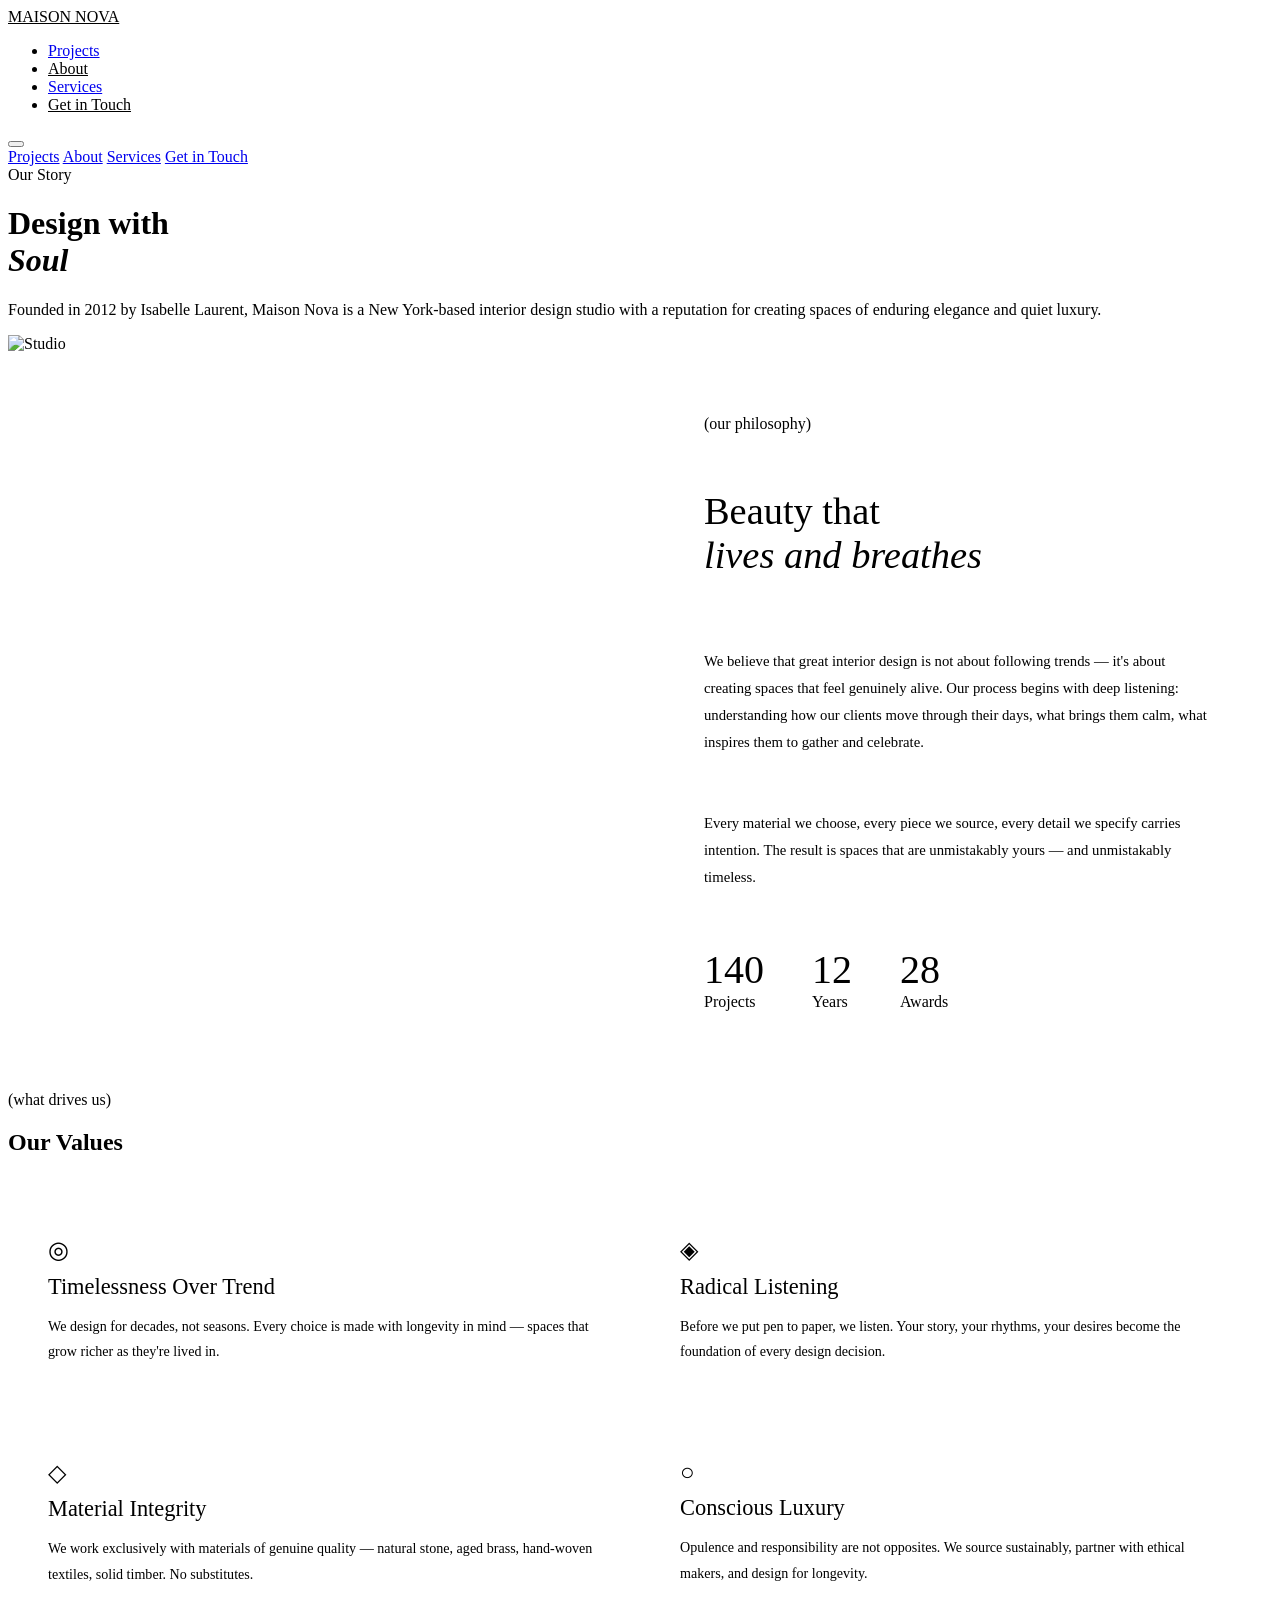
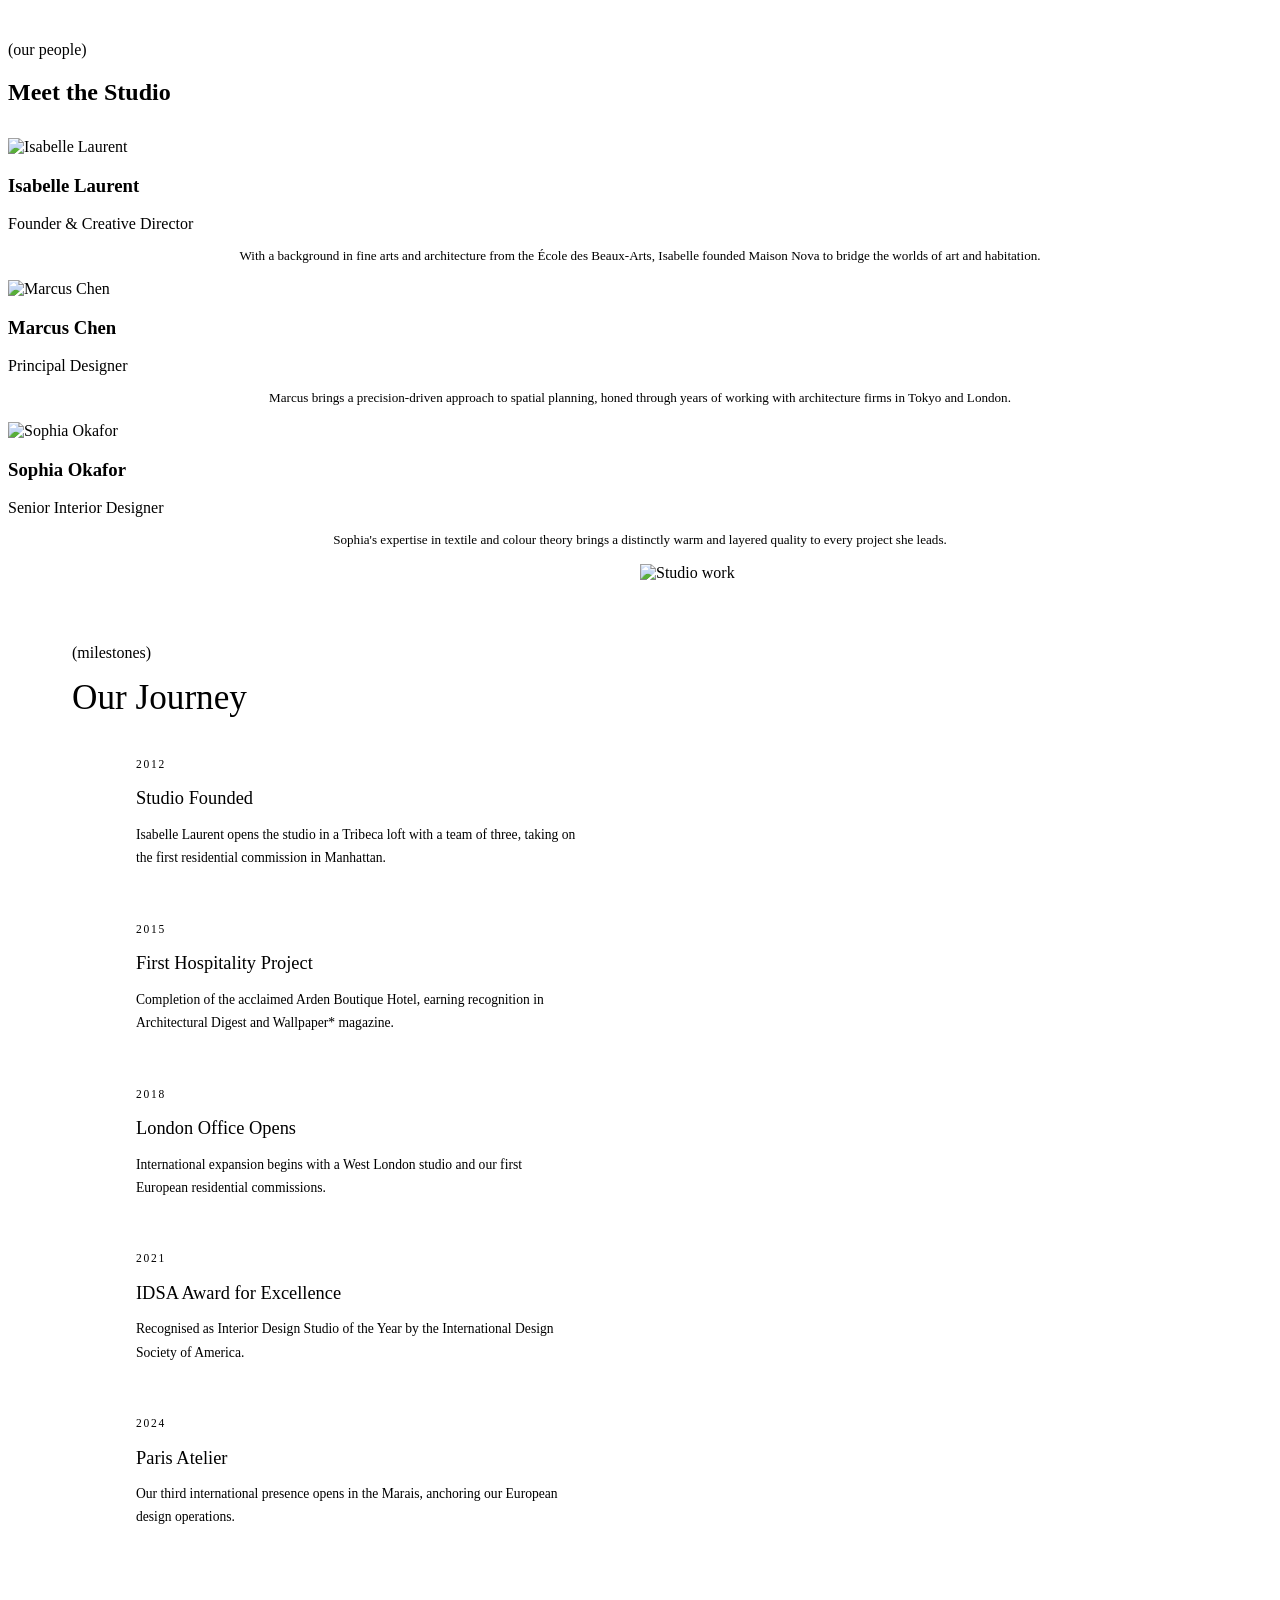
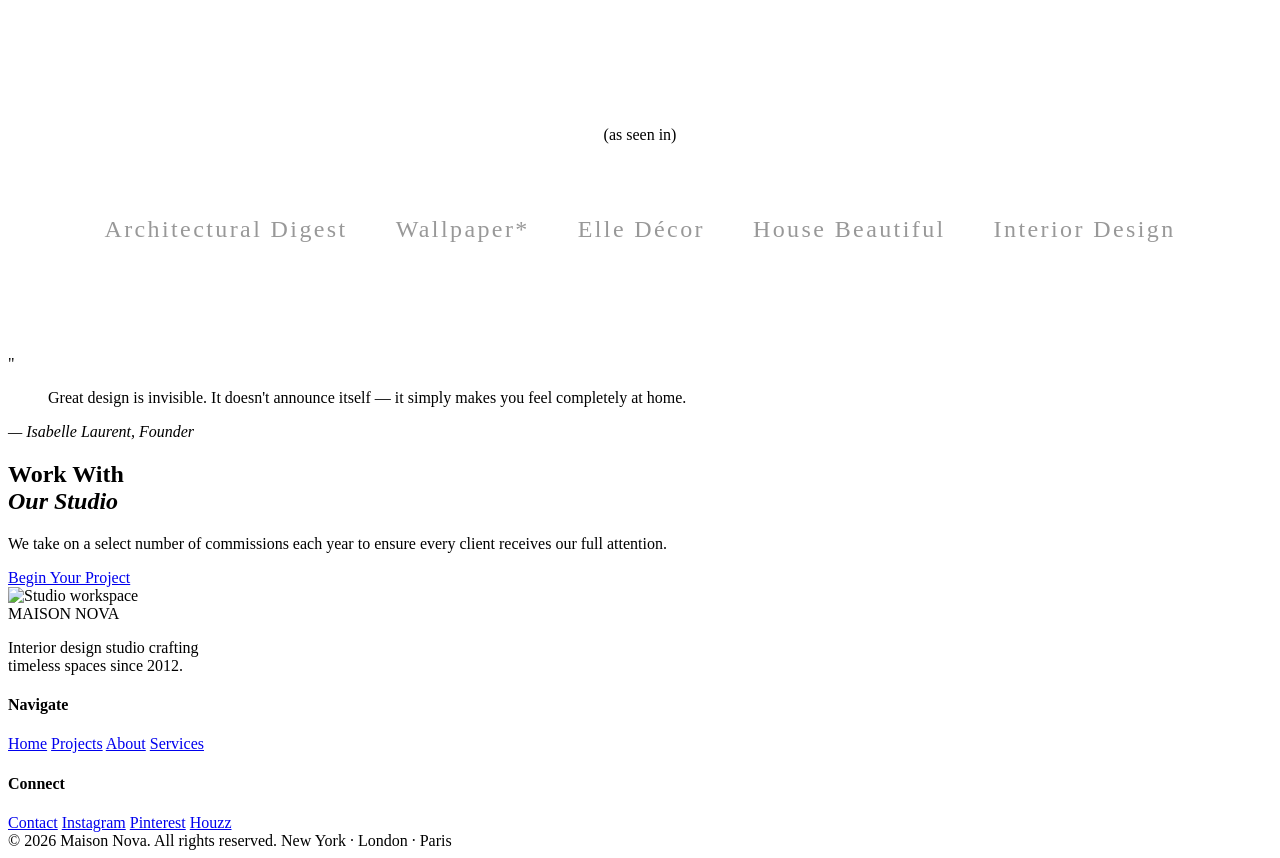
==== about.html @ c8750418 "Create about.html" ====
<!DOCTYPE html>
<html lang="en">
<head>
  <meta charset="UTF-8" />
  <meta name="viewport" content="width=device-width, initial-scale=1.0"/>
  <title>About — MAISON NOVA</title>
  <link rel="stylesheet" href="styles.css" />
  <link href="https://fonts.googleapis.com/css2?family=Cormorant+Garamond:ital,wght@0,300;0,400;0,500;0,600;1,300;1,400&family=Outfit:wght@200;300;400;500&display=swap" rel="stylesheet">
  <style>
    .values-grid{display:grid;grid-template-columns:repeat(2,1fr);gap:0;border-top:1px solid var(--border);border-left:1px solid var(--border)}
    .value-item{padding:2.5rem;border-bottom:1px solid var(--border);border-right:1px solid var(--border)}
    .value-item h3{font-family:var(--font-display);font-size:1.4rem;font-weight:400;margin:.6rem 0 .8rem}
    .value-item p{font-size:.88rem;line-height:1.8;color:var(--muted)}
    .press-logos{display:flex;gap:3rem;align-items:center;flex-wrap:wrap;justify-content:center;padding:3rem;filter:grayscale(1);opacity:.4}
    .press-logos span{font-family:var(--font-display);font-size:1.5rem;letter-spacing:.1em;font-weight:500}
    .timeline{position:relative;padding-left:2rem}
    .timeline::before{content:'';position:absolute;left:0;top:0;bottom:0;width:1px;background:var(--border)}
    .timeline-item{position:relative;padding:0 0 2.5rem 2rem}
    .timeline-item::before{content:'';position:absolute;left:-4px;top:5px;width:8px;height:8px;border-radius:50%;background:var(--gold)}
    .timeline-year{font-size:.72rem;letter-spacing:.15em;text-transform:uppercase;color:var(--gold);margin-bottom:.4rem}
    .timeline-item h3{font-family:var(--font-display);font-size:1.15rem;font-weight:400;margin-bottom:.4rem}
    .timeline-item p{font-size:.85rem;line-height:1.7;color:var(--muted)}
  </style>
</head>
<body>

  <nav class="nav scrolled" id="nav">
    <a href="index.html" class="nav-logo" style="color:var(--charcoal)">MAISON NOVA</a>
    <ul class="nav-links">
      <li><a href="projects.html">Projects</a></li>
      <li><a href="about.html" style="color:var(--gold)">About</a></li>
      <li><a href="services.html">Services</a></li>
      <li><a href="contact.html" class="nav-cta" style="border-color:var(--gold);color:var(--gold)">Get in Touch</a></li>
    </ul>
    <button class="nav-burger" id="burger"><span style="background:var(--charcoal)"></span><span style="background:var(--charcoal)"></span></button>
  </nav>

  <div class="mobile-menu" id="mobileMenu">
    <a href="projects.html">Projects</a>
    <a href="about.html">About</a>
    <a href="services.html">Services</a>
    <a href="contact.html">Get in Touch</a>
  </div>

  <!-- HERO -->
  <div class="page-hero">
    <span class="eyebrow">Our Story</span>
    <h1>Design with<br/><em>Soul</em></h1>
    <p>Founded in 2012 by Isabelle Laurent, Maison Nova is a New York-based interior design studio with a reputation for creating spaces of enduring elegance and quiet luxury.</p>
  </div>

  <!-- SPLIT STORY -->
  <section style="display:grid;grid-template-columns:1fr 1fr;min-height:560px">
    <div style="overflow:hidden">
      <img src="https://images.unsplash.com/photo-1600210492493-0946911123ea?w=900&q=80" alt="Studio" style="width:100%;height:100%;object-fit:cover;transition:transform 1s" onmouseover="this.style.transform='scale(1.04)'" onmouseout="this.style.transform=''" />
    </div>
    <div style="padding:5rem 4rem;display:flex;flex-direction:column;gap:1.5rem;justify-content:center">
      <span class="label">(our philosophy)</span>
      <h2 style="font-family:var(--font-display);font-size:clamp(1.8rem,3vw,2.5rem);font-weight:300;line-height:1.15">Beauty that<br/><em style="color:var(--gold)">lives and breathes</em></h2>
      <p style="font-size:.92rem;line-height:1.85;color:var(--muted)">We believe that great interior design is not about following trends — it's about creating spaces that feel genuinely alive. Our process begins with deep listening: understanding how our clients move through their days, what brings them calm, what inspires them to gather and celebrate.</p>
      <p style="font-size:.92rem;line-height:1.85;color:var(--muted)">Every material we choose, every piece we source, every detail we specify carries intention. The result is spaces that are unmistakably yours — and unmistakably timeless.</p>
      <div style="display:flex;gap:3rem;margin-top:1rem">
        <div><div style="font-family:var(--font-display);font-size:2.5rem;font-weight:300" class="stat-num" data-target="140">0</div><span class="stat-label">Projects</span></div>
        <div><div style="font-family:var(--font-display);font-size:2.5rem;font-weight:300" class="stat-num" data-target="12">0</div><span class="stat-label">Years</span></div>
        <div><div style="font-family:var(--font-display);font-size:2.5rem;font-weight:300" class="stat-num" data-target="28">0</div><span class="stat-label">Awards</span></div>
      </div>
    </div>
  </section>

  <!-- VALUES -->
  <section class="section">
    <div class="section-header centered" style="margin-bottom:2.5rem">
      <span class="label">(what drives us)</span>
      <h2 class="section-title">Our Values</h2>
    </div>
    <div class="values-grid">
      <div class="value-item">
        <div style="font-size:1.5rem;color:var(--gold)">◎</div>
        <h3>Timelessness Over Trend</h3>
        <p>We design for decades, not seasons. Every choice is made with longevity in mind — spaces that grow richer as they're lived in.</p>
      </div>
      <div class="value-item">
        <div style="font-size:1.5rem;color:var(--gold)">◈</div>
        <h3>Radical Listening</h3>
        <p>Before we put pen to paper, we listen. Your story, your rhythms, your desires become the foundation of every design decision.</p>
      </div>
      <div class="value-item">
        <div style="font-size:1.5rem;color:var(--gold)">◇</div>
        <h3>Material Integrity</h3>
        <p>We work exclusively with materials of genuine quality — natural stone, aged brass, hand-woven textiles, solid timber. No substitutes.</p>
      </div>
      <div class="value-item">
        <div style="font-size:1.5rem;color:var(--gold)">○</div>
        <h3>Conscious Luxury</h3>
        <p>Opulence and responsibility are not opposites. We source sustainably, partner with ethical makers, and design for longevity.</p>
      </div>
    </div>
  </section>

  <!-- TEAM -->
  <section class="section" style="background:var(--cream)">
    <div class="section-header centered">
      <span class="label">(our people)</span>
      <h2 class="section-title">Meet the Studio</h2>
    </div>
    <div class="team-grid" style="margin-top:2rem">
      <div class="team-card">
        <div class="team-card-img">
          <img src="https://images.unsplash.com/photo-1573496359142-b8d87734a5a2?w=500&q=80" alt="Isabelle Laurent" loading="lazy" />
        </div>
        <h3>Isabelle Laurent</h3>
        <span>Founder & Creative Director</span>
        <p style="font-size:.82rem;line-height:1.7;color:var(--muted);margin-top:.7rem;text-align:center">With a background in fine arts and architecture from the École des Beaux-Arts, Isabelle founded Maison Nova to bridge the worlds of art and habitation.</p>
      </div>
      <div class="team-card">
        <div class="team-card-img">
          <img src="https://images.unsplash.com/photo-1507003211169-0a1dd7228f2d?w=500&q=80" alt="Marcus Chen" loading="lazy" />
        </div>
        <h3>Marcus Chen</h3>
        <span>Principal Designer</span>
        <p style="font-size:.82rem;line-height:1.7;color:var(--muted);margin-top:.7rem;text-align:center">Marcus brings a precision-driven approach to spatial planning, honed through years of working with architecture firms in Tokyo and London.</p>
      </div>
      <div class="team-card">
        <div class="team-card-img">
          <img src="https://images.unsplash.com/photo-1580489944761-15a19d654956?w=500&q=80" alt="Sophia Okafor" loading="lazy" />
        </div>
        <h3>Sophia Okafor</h3>
        <span>Senior Interior Designer</span>
        <p style="font-size:.82rem;line-height:1.7;color:var(--muted);margin-top:.7rem;text-align:center">Sophia's expertise in textile and colour theory brings a distinctly warm and layered quality to every project she leads.</p>
      </div>
    </div>
  </section>

  <!-- TIMELINE -->
  <section style="display:grid;grid-template-columns:1fr 1fr;gap:0">
    <div style="padding:5rem 4rem;background:var(--warm-white)">
      <span class="label">(milestones)</span>
      <h2 style="font-family:var(--font-display);font-size:2.2rem;font-weight:300;margin:1rem 0 2.5rem">Our Journey</h2>
      <div class="timeline">
        <div class="timeline-item">
          <div class="timeline-year">2012</div>
          <h3>Studio Founded</h3>
          <p>Isabelle Laurent opens the studio in a Tribeca loft with a team of three, taking on the first residential commission in Manhattan.</p>
        </div>
        <div class="timeline-item">
          <div class="timeline-year">2015</div>
          <h3>First Hospitality Project</h3>
          <p>Completion of the acclaimed Arden Boutique Hotel, earning recognition in Architectural Digest and Wallpaper* magazine.</p>
        </div>
        <div class="timeline-item">
          <div class="timeline-year">2018</div>
          <h3>London Office Opens</h3>
          <p>International expansion begins with a West London studio and our first European residential commissions.</p>
        </div>
        <div class="timeline-item">
          <div class="timeline-year">2021</div>
          <h3>IDSA Award for Excellence</h3>
          <p>Recognised as Interior Design Studio of the Year by the International Design Society of America.</p>
        </div>
        <div class="timeline-item">
          <div class="timeline-year">2024</div>
          <h3>Paris Atelier</h3>
          <p>Our third international presence opens in the Marais, anchoring our European design operations.</p>
        </div>
      </div>
    </div>
    <div style="overflow:hidden">
      <img src="https://images.unsplash.com/photo-1586023492125-27b2c045efd7?w=900&q=80" alt="Studio work" style="width:100%;height:100%;object-fit:cover" />
    </div>
  </section>

  <!-- PRESS -->
  <section style="background:var(--cream);padding:4rem 3rem;text-align:center">
    <span class="label" style="display:block;margin-bottom:1.5rem">(as seen in)</span>
    <div class="press-logos">
      <span>Architectural Digest</span>
      <span>Wallpaper*</span>
      <span>Elle Décor</span>
      <span>House Beautiful</span>
      <span>Interior Design</span>
    </div>
  </section>

  <!-- CTA -->
  <section class="testimonial-section">
    <div class="testimonial-inner">
      <span class="quote-mark">"</span>
      <blockquote>Great design is invisible. It doesn't announce itself — it simply makes you feel completely at home.</blockquote>
      <cite>— Isabelle Laurent, Founder</cite>
    </div>
  </section>

  <section class="cta-banner">
    <div class="cta-content">
      <h2>Work With<br/><em>Our Studio</em></h2>
      <p>We take on a select number of commissions each year to ensure every client receives our full attention.</p>
      <a href="contact.html" class="btn btn-light">Begin Your Project</a>
    </div>
    <div class="cta-img">
      <img src="https://images.unsplash.com/photo-1616048056617-93b94a339009?w=900&q=80" alt="Studio workspace" />
    </div>
  </section>

  <footer class="footer">
    <div class="footer-top">
      <div class="footer-brand">
        <span class="footer-logo">MAISON NOVA</span>
        <p>Interior design studio crafting<br/>timeless spaces since 2012.</p>
      </div>
      <div class="footer-links">
        <div>
          <h4>Navigate</h4>
          <a href="index.html">Home</a>
          <a href="projects.html">Projects</a>
          <a href="about.html">About</a>
          <a href="services.html">Services</a>
        </div>
        <div>
          <h4>Connect</h4>
          <a href="contact.html">Contact</a>
          <a href="#">Instagram</a>
          <a href="#">Pinterest</a>
          <a href="#">Houzz</a>
        </div>
      </div>
    </div>
    <div class="footer-bottom">
      <span>© 2026 Maison Nova. All rights reserved.</span>
      <span>New York · London · Paris</span>
    </div>
  </footer>

  <script src="main.js"></script>
  <script>
    // Trigger counters when visible
    const aboutSection = document.querySelector('[data-target]')?.closest('section');
    const observer = new IntersectionObserver(entries => {
      entries.forEach(e => { if (e.isIntersecting) { animateCounters(); observer.disconnect(); } });
    }, { threshold: 0.2 });
    if (aboutSection) observer.observe(aboutSection);

    function animateCounters() {
      document.querySelectorAll('.stat-num').forEach(el => {
        const target = +el.dataset.target;
        let current = 0;
        const step = target / 60;
        const timer = setInterval(() => {
          current = Math.min(current + step, target);
          el.textContent = Math.floor(current);
          if (current >= target) { el.textContent = target; clearInterval(timer); }
        }, 20);
      });
    }
  </script>
</body>
</html>
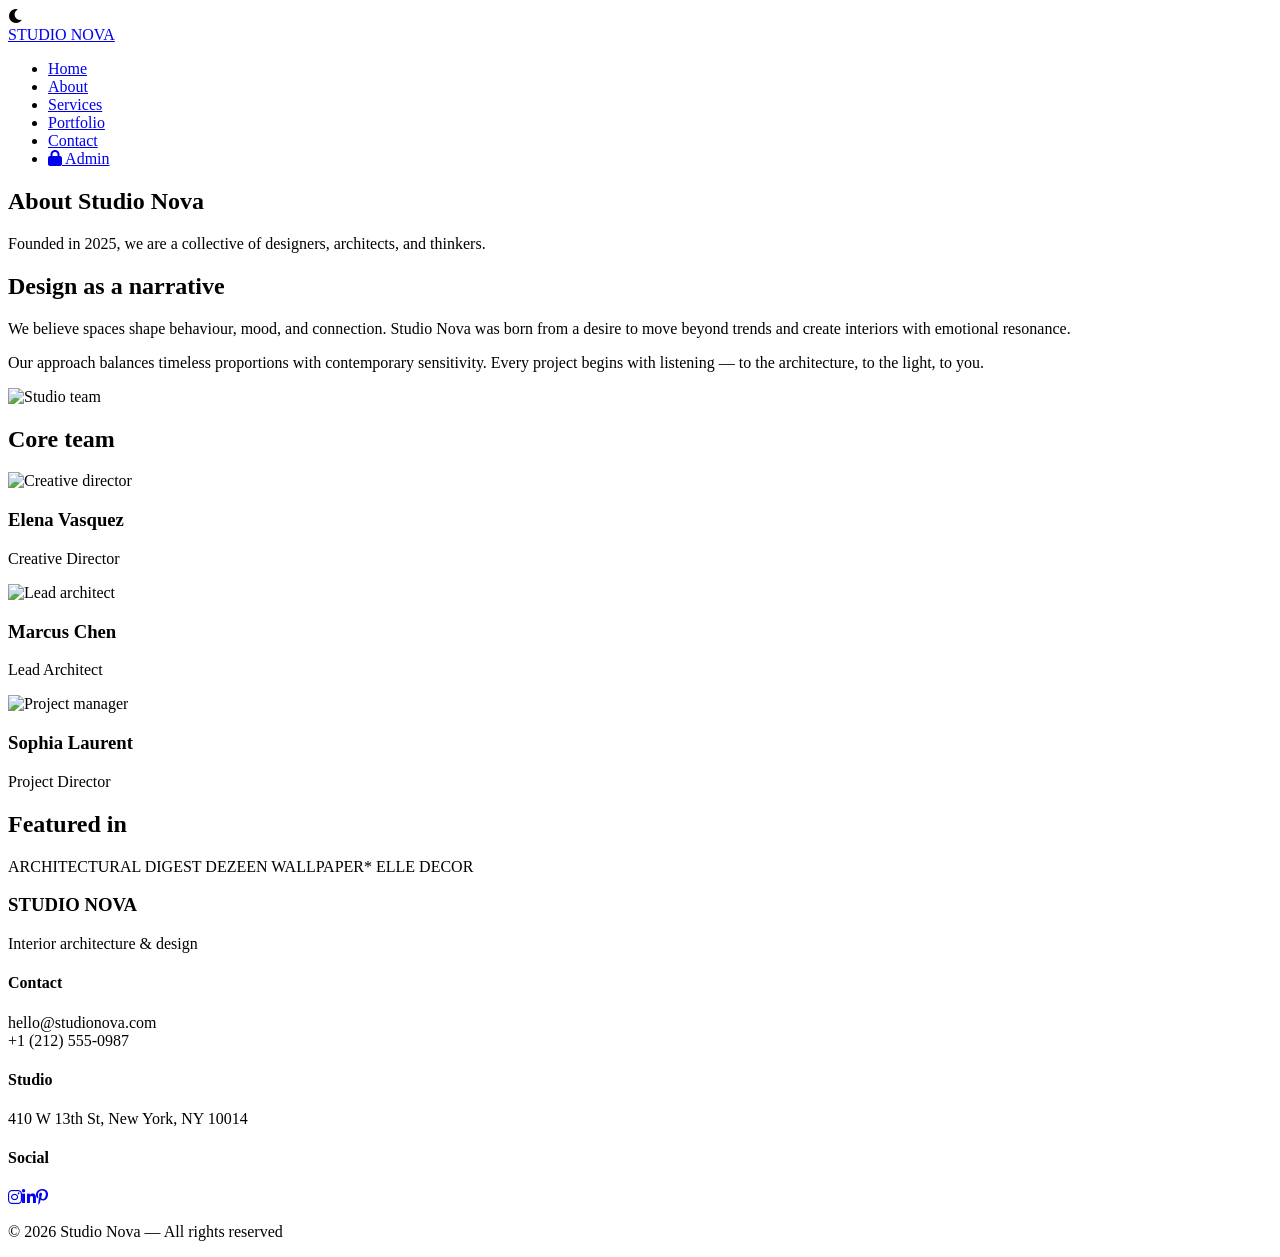
==== commit c885d7ff: "Update about.html" ====
--- a/about.html
+++ b/about.html
@@ -1,256 +1,96 @@
 <!DOCTYPE html>
 <html lang="en">
 <head>
-  <meta charset="UTF-8" />
-  <meta name="viewport" content="width=device-width, initial-scale=1.0"/>
-  <title>About — MAISON NOVA</title>
-  <link rel="stylesheet" href="styles.css" />
-  <link href="https://fonts.googleapis.com/css2?family=Cormorant+Garamond:ital,wght@0,300;0,400;0,500;0,600;1,300;1,400&family=Outfit:wght@200;300;400;500&display=swap" rel="stylesheet">
-  <style>
-    .values-grid{display:grid;grid-template-columns:repeat(2,1fr);gap:0;border-top:1px solid var(--border);border-left:1px solid var(--border)}
-    .value-item{padding:2.5rem;border-bottom:1px solid var(--border);border-right:1px solid var(--border)}
-    .value-item h3{font-family:var(--font-display);font-size:1.4rem;font-weight:400;margin:.6rem 0 .8rem}
-    .value-item p{font-size:.88rem;line-height:1.8;color:var(--muted)}
-    .press-logos{display:flex;gap:3rem;align-items:center;flex-wrap:wrap;justify-content:center;padding:3rem;filter:grayscale(1);opacity:.4}
-    .press-logos span{font-family:var(--font-display);font-size:1.5rem;letter-spacing:.1em;font-weight:500}
-    .timeline{position:relative;padding-left:2rem}
-    .timeline::before{content:'';position:absolute;left:0;top:0;bottom:0;width:1px;background:var(--border)}
-    .timeline-item{position:relative;padding:0 0 2.5rem 2rem}
-    .timeline-item::before{content:'';position:absolute;left:-4px;top:5px;width:8px;height:8px;border-radius:50%;background:var(--gold)}
-    .timeline-year{font-size:.72rem;letter-spacing:.15em;text-transform:uppercase;color:var(--gold);margin-bottom:.4rem}
-    .timeline-item h3{font-family:var(--font-display);font-size:1.15rem;font-weight:400;margin-bottom:.4rem}
-    .timeline-item p{font-size:.85rem;line-height:1.7;color:var(--muted)}
-  </style>
+    <meta charset="UTF-8">
+    <meta name="viewport" content="width=device-width, initial-scale=1.0">
+    <title>About – Studio Nova</title>
+    <link href="https://fonts.googleapis.com/css2?family=Inter:opsz,wght@14..32,300;400;500;600;700&family=Playfair+Display:wght@400;500;600&display=swap" rel="stylesheet">
+    <link rel="stylesheet" href="https://cdnjs.cloudflare.com/ajax/libs/font-awesome/6.0.0-beta3/css/all.min.css">
+    <link rel="stylesheet" href="css/style.css">
 </head>
 <body>
+    <div class="theme-toggle" id="themeToggle"><i class="fas fa-moon"></i></div>
+    <nav class="navbar">
+        <div class="nav-container">
+            <a href="index.html" class="logo">STUDIO NOVA</a>
+            <ul class="nav-links" id="navLinks">
+                <li><a href="index.html">Home</a></li>
+                <li><a href="about.html" class="active">About</a></li>
+                <li><a href="services.html">Services</a></li>
+                <li><a href="portfolio.html">Portfolio</a></li>
+                <li><a href="contact.html">Contact</a></li>
+                <li><a href="admin.html" class="admin-link"><i class="fas fa-lock"></i> Admin</a></li>
+            </ul>
+            <div class="hamburger" id="hamburger"><span></span><span></span><span></span></div>
+        </div>
+    </nav>
 
-  <nav class="nav scrolled" id="nav">
-    <a href="index.html" class="nav-logo" style="color:var(--charcoal)">MAISON NOVA</a>
-    <ul class="nav-links">
-      <li><a href="projects.html">Projects</a></li>
-      <li><a href="about.html" style="color:var(--gold)">About</a></li>
-      <li><a href="services.html">Services</a></li>
-      <li><a href="contact.html" class="nav-cta" style="border-color:var(--gold);color:var(--gold)">Get in Touch</a></li>
-    </ul>
-    <button class="nav-burger" id="burger"><span style="background:var(--charcoal)"></span><span style="background:var(--charcoal)"></span></button>
-  </nav>
+    <main>
+        <section class="page-hero">
+            <div class="container">
+                <h1>About Studio Nova</h1>
+                <p>Founded in 2025, we are a collective of designers, architects, and thinkers.</p>
+            </div>
+        </section>
 
-  <div class="mobile-menu" id="mobileMenu">
-    <a href="projects.html">Projects</a>
-    <a href="about.html">About</a>
-    <a href="services.html">Services</a>
-    <a href="contact.html">Get in Touch</a>
-  </div>
+        <section class="about-story container">
+            <div class="about-grid">
+                <div class="about-text">
+                    <h2>Design as a narrative</h2>
+                    <p>We believe spaces shape behaviour, mood, and connection. Studio Nova was born from a desire to move beyond trends and create interiors with emotional resonance.</p>
+                    <p>Our approach balances timeless proportions with contemporary sensitivity. Every project begins with listening — to the architecture, to the light, to you.</p>
+                </div>
+                <div class="about-image">
+                    <img src="https://images.unsplash.com/photo-1618221195710-dd6b41faaea6?w=800&auto=format" alt="Studio team">
+                </div>
+            </div>
+        </section>
 
-  <!-- HERO -->
-  <div class="page-hero">
-    <span class="eyebrow">Our Story</span>
-    <h1>Design with<br/><em>Soul</em></h1>
-    <p>Founded in 2012 by Isabelle Laurent, Maison Nova is a New York-based interior design studio with a reputation for creating spaces of enduring elegance and quiet luxury.</p>
-  </div>
+        <section class="team-section container">
+            <div class="section-header">
+                <h2>Core team</h2>
+            </div>
+            <div class="team-grid">
+                <div class="team-card">
+                    <img src="https://images.unsplash.com/photo-1580489944761-15a19d654956?w=400&auto=format" alt="Creative director">
+                    <h3>Elena Vasquez</h3>
+                    <p>Creative Director</p>
+                </div>
+                <div class="team-card">
+                    <img src="https://images.unsplash.com/photo-1507003211169-0a1dd7228f2d?w=400&auto=format" alt="Lead architect">
+                    <h3>Marcus Chen</h3>
+                    <p>Lead Architect</p>
+                </div>
+                <div class="team-card">
+                    <img src="https://images.unsplash.com/photo-1573496359142-b8d87734a5a2?w=400&auto=format" alt="Project manager">
+                    <h3>Sophia Laurent</h3>
+                    <p>Project Director</p>
+                </div>
+            </div>
+        </section>
 
-  <!-- SPLIT STORY -->
-  <section style="display:grid;grid-template-columns:1fr 1fr;min-height:560px">
-    <div style="overflow:hidden">
-      <img src="https://images.unsplash.com/photo-1600210492493-0946911123ea?w=900&q=80" alt="Studio" style="width:100%;height:100%;object-fit:cover;transition:transform 1s" onmouseover="this.style.transform='scale(1.04)'" onmouseout="this.style.transform=''" />
-    </div>
-    <div style="padding:5rem 4rem;display:flex;flex-direction:column;gap:1.5rem;justify-content:center">
-      <span class="label">(our philosophy)</span>
-      <h2 style="font-family:var(--font-display);font-size:clamp(1.8rem,3vw,2.5rem);font-weight:300;line-height:1.15">Beauty that<br/><em style="color:var(--gold)">lives and breathes</em></h2>
-      <p style="font-size:.92rem;line-height:1.85;color:var(--muted)">We believe that great interior design is not about following trends — it's about creating spaces that feel genuinely alive. Our process begins with deep listening: understanding how our clients move through their days, what brings them calm, what inspires them to gather and celebrate.</p>
-      <p style="font-size:.92rem;line-height:1.85;color:var(--muted)">Every material we choose, every piece we source, every detail we specify carries intention. The result is spaces that are unmistakably yours — and unmistakably timeless.</p>
-      <div style="display:flex;gap:3rem;margin-top:1rem">
-        <div><div style="font-family:var(--font-display);font-size:2.5rem;font-weight:300" class="stat-num" data-target="140">0</div><span class="stat-label">Projects</span></div>
-        <div><div style="font-family:var(--font-display);font-size:2.5rem;font-weight:300" class="stat-num" data-target="12">0</div><span class="stat-label">Years</span></div>
-        <div><div style="font-family:var(--font-display);font-size:2.5rem;font-weight:300" class="stat-num" data-target="28">0</div><span class="stat-label">Awards</span></div>
-      </div>
-    </div>
-  </section>
+        <section class="press-section container">
+            <div class="section-header">
+                <h2>Featured in</h2>
+            </div>
+            <div class="press-grid">
+                <span>ARCHITECTURAL DIGEST</span>
+                <span>DEZEEN</span>
+                <span>WALLPAPER*</span>
+                <span>ELLE DECOR</span>
+            </div>
+        </section>
+    </main>
 
-  <!-- VALUES -->
-  <section class="section">
-    <div class="section-header centered" style="margin-bottom:2.5rem">
-      <span class="label">(what drives us)</span>
-      <h2 class="section-title">Our Values</h2>
-    </div>
-    <div class="values-grid">
-      <div class="value-item">
-        <div style="font-size:1.5rem;color:var(--gold)">◎</div>
-        <h3>Timelessness Over Trend</h3>
-        <p>We design for decades, not seasons. Every choice is made with longevity in mind — spaces that grow richer as they're lived in.</p>
-      </div>
-      <div class="value-item">
-        <div style="font-size:1.5rem;color:var(--gold)">◈</div>
-        <h3>Radical Listening</h3>
-        <p>Before we put pen to paper, we listen. Your story, your rhythms, your desires become the foundation of every design decision.</p>
-      </div>
-      <div class="value-item">
-        <div style="font-size:1.5rem;color:var(--gold)">◇</div>
-        <h3>Material Integrity</h3>
-        <p>We work exclusively with materials of genuine quality — natural stone, aged brass, hand-woven textiles, solid timber. No substitutes.</p>
-      </div>
-      <div class="value-item">
-        <div style="font-size:1.5rem;color:var(--gold)">○</div>
-        <h3>Conscious Luxury</h3>
-        <p>Opulence and responsibility are not opposites. We source sustainably, partner with ethical makers, and design for longevity.</p>
-      </div>
-    </div>
-  </section>
-
-  <!-- TEAM -->
-  <section class="section" style="background:var(--cream)">
-    <div class="section-header centered">
-      <span class="label">(our people)</span>
-      <h2 class="section-title">Meet the Studio</h2>
-    </div>
-    <div class="team-grid" style="margin-top:2rem">
-      <div class="team-card">
-        <div class="team-card-img">
-          <img src="https://images.unsplash.com/photo-1573496359142-b8d87734a5a2?w=500&q=80" alt="Isabelle Laurent" loading="lazy" />
+    <footer>
+        <div class="footer-container">
+            <div class="footer-col"><h3>STUDIO NOVA</h3><p>Interior architecture & design</p></div>
+            <div class="footer-col"><h4>Contact</h4><p>hello@studionova.com<br>+1 (212) 555-0987</p></div>
+            <div class="footer-col"><h4>Studio</h4><p>410 W 13th St, New York, NY 10014</p></div>
+            <div class="footer-col"><h4>Social</h4><div class="social-icons"><a href="#"><i class="fab fa-instagram"></i></a><a href="#"><i class="fab fa-linkedin-in"></i></a><a href="#"><i class="fab fa-pinterest-p"></i></a></div></div>
         </div>
-        <h3>Isabelle Laurent</h3>
-        <span>Founder & Creative Director</span>
-        <p style="font-size:.82rem;line-height:1.7;color:var(--muted);margin-top:.7rem;text-align:center">With a background in fine arts and architecture from the École des Beaux-Arts, Isabelle founded Maison Nova to bridge the worlds of art and habitation.</p>
-      </div>
-      <div class="team-card">
-        <div class="team-card-img">
-          <img src="https://images.unsplash.com/photo-1507003211169-0a1dd7228f2d?w=500&q=80" alt="Marcus Chen" loading="lazy" />
-        </div>
-        <h3>Marcus Chen</h3>
-        <span>Principal Designer</span>
-        <p style="font-size:.82rem;line-height:1.7;color:var(--muted);margin-top:.7rem;text-align:center">Marcus brings a precision-driven approach to spatial planning, honed through years of working with architecture firms in Tokyo and London.</p>
-      </div>
-      <div class="team-card">
-        <div class="team-card-img">
-          <img src="https://images.unsplash.com/photo-1580489944761-15a19d654956?w=500&q=80" alt="Sophia Okafor" loading="lazy" />
-        </div>
-        <h3>Sophia Okafor</h3>
-        <span>Senior Interior Designer</span>
-        <p style="font-size:.82rem;line-height:1.7;color:var(--muted);margin-top:.7rem;text-align:center">Sophia's expertise in textile and colour theory brings a distinctly warm and layered quality to every project she leads.</p>
-      </div>
-    </div>
-  </section>
-
-  <!-- TIMELINE -->
-  <section style="display:grid;grid-template-columns:1fr 1fr;gap:0">
-    <div style="padding:5rem 4rem;background:var(--warm-white)">
-      <span class="label">(milestones)</span>
-      <h2 style="font-family:var(--font-display);font-size:2.2rem;font-weight:300;margin:1rem 0 2.5rem">Our Journey</h2>
-      <div class="timeline">
-        <div class="timeline-item">
-          <div class="timeline-year">2012</div>
-          <h3>Studio Founded</h3>
-          <p>Isabelle Laurent opens the studio in a Tribeca loft with a team of three, taking on the first residential commission in Manhattan.</p>
-        </div>
-        <div class="timeline-item">
-          <div class="timeline-year">2015</div>
-          <h3>First Hospitality Project</h3>
-          <p>Completion of the acclaimed Arden Boutique Hotel, earning recognition in Architectural Digest and Wallpaper* magazine.</p>
-        </div>
-        <div class="timeline-item">
-          <div class="timeline-year">2018</div>
-          <h3>London Office Opens</h3>
-          <p>International expansion begins with a West London studio and our first European residential commissions.</p>
-        </div>
-        <div class="timeline-item">
-          <div class="timeline-year">2021</div>
-          <h3>IDSA Award for Excellence</h3>
-          <p>Recognised as Interior Design Studio of the Year by the International Design Society of America.</p>
-        </div>
-        <div class="timeline-item">
-          <div class="timeline-year">2024</div>
-          <h3>Paris Atelier</h3>
-          <p>Our third international presence opens in the Marais, anchoring our European design operations.</p>
-        </div>
-      </div>
-    </div>
-    <div style="overflow:hidden">
-      <img src="https://images.unsplash.com/photo-1586023492125-27b2c045efd7?w=900&q=80" alt="Studio work" style="width:100%;height:100%;object-fit:cover" />
-    </div>
-  </section>
-
-  <!-- PRESS -->
-  <section style="background:var(--cream);padding:4rem 3rem;text-align:center">
-    <span class="label" style="display:block;margin-bottom:1.5rem">(as seen in)</span>
-    <div class="press-logos">
-      <span>Architectural Digest</span>
-      <span>Wallpaper*</span>
-      <span>Elle Décor</span>
-      <span>House Beautiful</span>
-      <span>Interior Design</span>
-    </div>
-  </section>
-
-  <!-- CTA -->
-  <section class="testimonial-section">
-    <div class="testimonial-inner">
-      <span class="quote-mark">"</span>
-      <blockquote>Great design is invisible. It doesn't announce itself — it simply makes you feel completely at home.</blockquote>
-      <cite>— Isabelle Laurent, Founder</cite>
-    </div>
-  </section>
-
-  <section class="cta-banner">
-    <div class="cta-content">
-      <h2>Work With<br/><em>Our Studio</em></h2>
-      <p>We take on a select number of commissions each year to ensure every client receives our full attention.</p>
-      <a href="contact.html" class="btn btn-light">Begin Your Project</a>
-    </div>
-    <div class="cta-img">
-      <img src="https://images.unsplash.com/photo-1616048056617-93b94a339009?w=900&q=80" alt="Studio workspace" />
-    </div>
-  </section>
-
-  <footer class="footer">
-    <div class="footer-top">
-      <div class="footer-brand">
-        <span class="footer-logo">MAISON NOVA</span>
-        <p>Interior design studio crafting<br/>timeless spaces since 2012.</p>
-      </div>
-      <div class="footer-links">
-        <div>
-          <h4>Navigate</h4>
-          <a href="index.html">Home</a>
-          <a href="projects.html">Projects</a>
-          <a href="about.html">About</a>
-          <a href="services.html">Services</a>
-        </div>
-        <div>
-          <h4>Connect</h4>
-          <a href="contact.html">Contact</a>
-          <a href="#">Instagram</a>
-          <a href="#">Pinterest</a>
-          <a href="#">Houzz</a>
-        </div>
-      </div>
-    </div>
-    <div class="footer-bottom">
-      <span>© 2026 Maison Nova. All rights reserved.</span>
-      <span>New York · London · Paris</span>
-    </div>
-  </footer>
-
-  <script src="main.js"></script>
-  <script>
-    // Trigger counters when visible
-    const aboutSection = document.querySelector('[data-target]')?.closest('section');
-    const observer = new IntersectionObserver(entries => {
-      entries.forEach(e => { if (e.isIntersecting) { animateCounters(); observer.disconnect(); } });
-    }, { threshold: 0.2 });
-    if (aboutSection) observer.observe(aboutSection);
-
-    function animateCounters() {
-      document.querySelectorAll('.stat-num').forEach(el => {
-        const target = +el.dataset.target;
-        let current = 0;
-        const step = target / 60;
-        const timer = setInterval(() => {
-          current = Math.min(current + step, target);
-          el.textContent = Math.floor(current);
-          if (current >= target) { el.textContent = target; clearInterval(timer); }
-        }, 20);
-      });
-    }
-  </script>
+        <div class="footer-bottom"><p>&copy; 2026 Studio Nova — All rights reserved</p></div>
+    </footer>
+    <script src="js/main.js"></script>
 </body>
 </html>
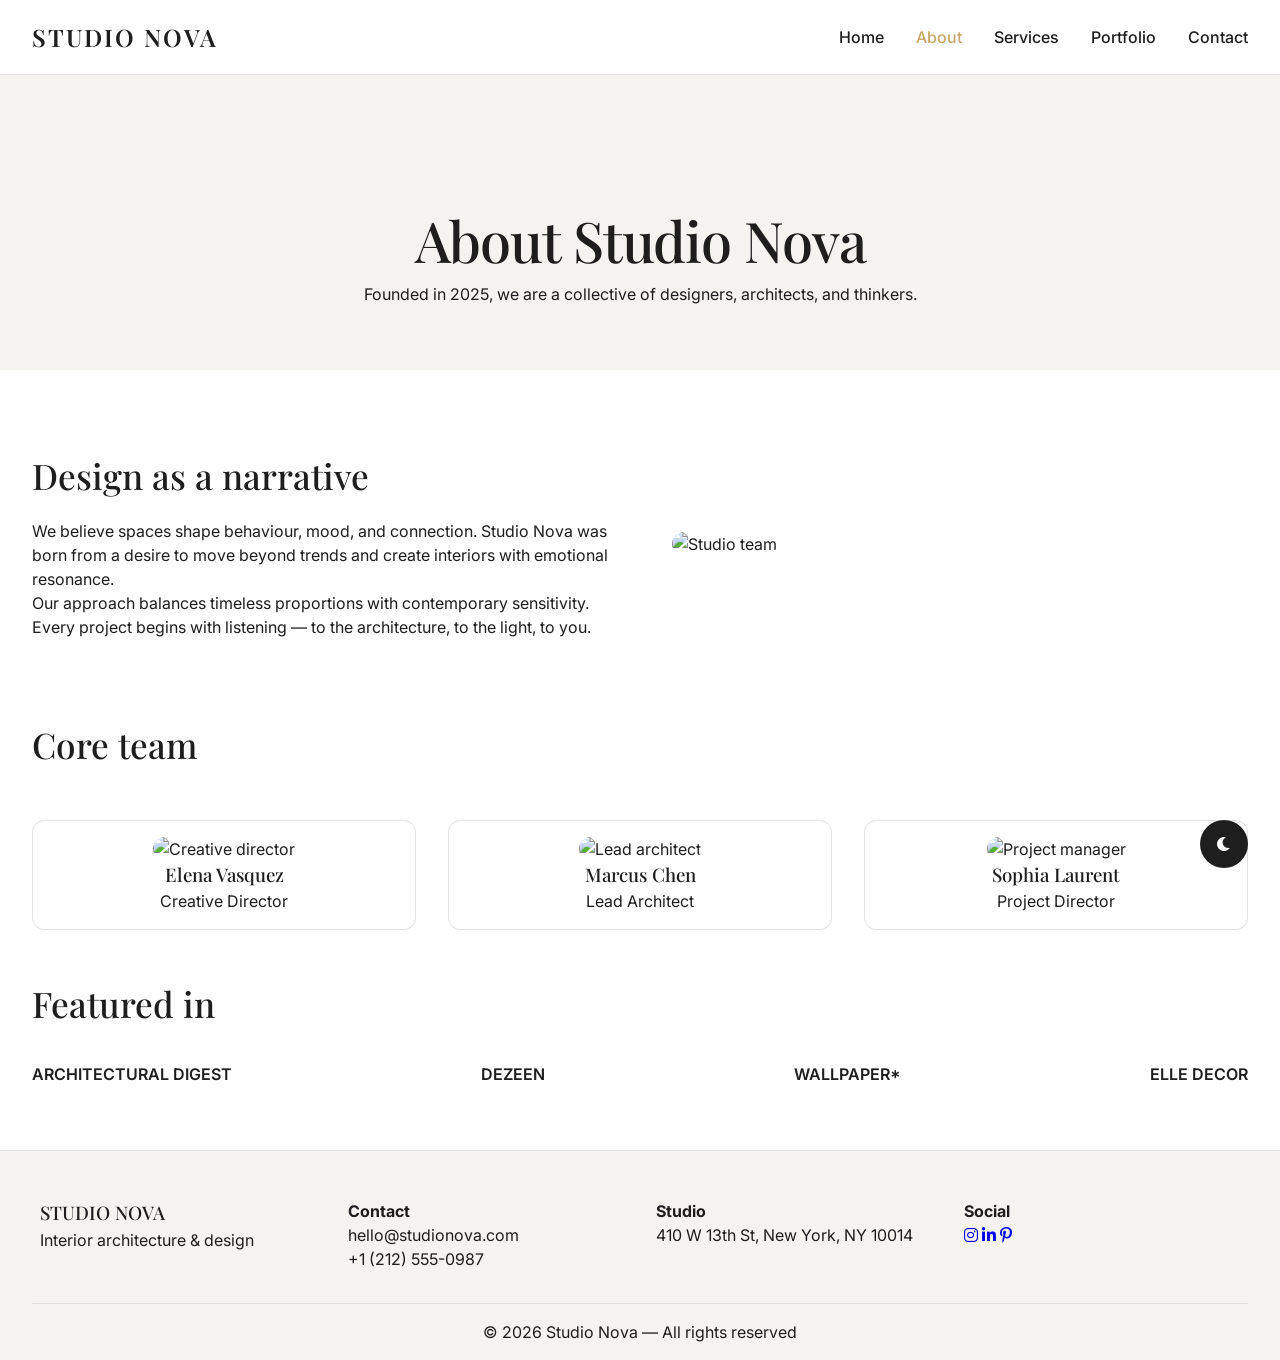
==== commit d566d9c1: "Enhance about.html with styles and theme toggle Updated styles and added theme toggle functionality." ====
--- a/about.html
+++ b/about.html
@@ -4,9 +4,60 @@
     <meta charset="UTF-8">
     <meta name="viewport" content="width=device-width, initial-scale=1.0">
     <title>About – Studio Nova</title>
-    <link href="https://fonts.googleapis.com/css2?family=Inter:opsz,wght@14..32,300;400;500;600;700&family=Playfair+Display:wght@400;500;600&display=swap" rel="stylesheet">
+    <link href="https://fonts.googleapis.com/css2?family=Inter:opsz,wght@14..32,300;400;500;600;700&family=Playfair+Display:wght@400;500;600;700&display=swap" rel="stylesheet">
     <link rel="stylesheet" href="https://cdnjs.cloudflare.com/ajax/libs/font-awesome/6.0.0-beta3/css/all.min.css">
-    <link rel="stylesheet" href="css/style.css">
+    <style>
+        /* Same base styles as index.html – include all reset, colors, navbar, footer, dark mode */
+        * { margin:0; padding:0; box-sizing:border-box; }
+        body { font-family:'Inter',sans-serif; background:#fff; color:#1E1E1E; line-height:1.5; transition:background 0.2s,color 0.2s; }
+        body.dark { background:#121212; color:#E5E5E5; }
+        body.dark .navbar, body.dark footer { background:#0F0F0F; border-color:#2C2C2C; }
+        body.dark .team-card { background:#1E1E1E; border-color:#2C2C2C; }
+        .container { max-width:1280px; margin:0 auto; padding:0 2rem; }
+        h1,h2,h3,.logo { font-family:'Playfair Display',serif; font-weight:500; }
+        h1 { font-size:3.5rem; letter-spacing:-0.02em; }
+        h2 { font-size:2.2rem; margin-bottom:1rem; }
+        .section-tag { text-transform:uppercase; letter-spacing:3px; font-size:0.8rem; color:#C8A86A; font-weight:600; }
+        .btn-primary,.btn-outline { display:inline-block; padding:0.8rem 2rem; border-radius:0; font-weight:500; text-decoration:none; transition:0.2s; cursor:pointer; }
+        .btn-primary { background:#1E1E1E; color:#fff; border:1px solid #1E1E1E; }
+        body.dark .btn-primary { background:#E5E5E5; color:#121212; border-color:#E5E5E5; }
+        .btn-primary:hover { background:#C8A86A; border-color:#C8A86A; color:#1E1E1E; }
+        .btn-outline { border:1px solid #1E1E1E; color:#1E1E1E; background:transparent; }
+        body.dark .btn-outline { border-color:#E5E5E5; color:#E5E5E5; }
+        .btn-outline:hover { background:#1E1E1E; color:#fff; }
+        .navbar { position:fixed; top:0; width:100%; background:rgba(255,255,255,0.96); backdrop-filter:blur(10px); z-index:1000; border-bottom:1px solid #E2E2E2; }
+        body.dark .navbar { background:rgba(18,18,18,0.96); border-color:#2C2C2C; }
+        .nav-container { display:flex; justify-content:space-between; align-items:center; padding:1.2rem 2rem; max-width:1400px; margin:0 auto; }
+        .logo { font-size:1.5rem; font-weight:600; letter-spacing:2px; text-decoration:none; color:#1E1E1E; }
+        body.dark .logo { color:#E5E5E5; }
+        .nav-links { display:flex; gap:2rem; list-style:none; }
+        .nav-links a { text-decoration:none; color:#1E1E1E; font-weight:500; }
+        body.dark .nav-links a { color:#E5E5E5; }
+        .nav-links a.active { color:#C8A86A; }
+        .hamburger { display:none; flex-direction:column; cursor:pointer; gap:5px; }
+        .hamburger span { width:25px; height:2px; background:#1E1E1E; }
+        body.dark .hamburger span { background:#E5E5E5; }
+        .page-hero { background:#F5F3F0; padding:8rem 0 4rem; text-align:center; margin-top:70px; }
+        body.dark .page-hero { background:#1E1E1E; }
+        .about-grid { display:grid; grid-template-columns:1fr 1fr; gap:4rem; align-items:center; margin:5rem 0; }
+        .team-grid { display:grid; grid-template-columns:repeat(auto-fit, minmax(280px,1fr)); gap:2rem; margin:3rem 0; }
+        .team-card { text-align:center; padding:1rem; background:#fff; border:1px solid #E2E2E2; border-radius:12px; }
+        .team-card img { width:100%; border-radius:12px; aspect-ratio:1/1; object-fit:cover; }
+        .press-grid { display:flex; justify-content:space-between; flex-wrap:wrap; gap:1rem; margin:2rem 0; font-weight:600; }
+        footer { background:#F5F3F0; padding:3rem 2rem 1rem; margin-top:4rem; border-top:1px solid #E2E2E2; }
+        body.dark footer { background:#0F0F0F; }
+        .footer-container { display:grid; grid-template-columns:repeat(auto-fit, minmax(200px,1fr)); gap:2rem; max-width:1200px; margin:auto; }
+        .theme-toggle { position:fixed; bottom:2rem; right:2rem; background:#1E1E1E; color:#fff; width:48px; height:48px; border-radius:50%; display:flex; align-items:center; justify-content:center; cursor:pointer; z-index:1000; }
+        body.dark .theme-toggle { background:#E5E5E5; color:#121212; }
+        @media (max-width:768px) {
+            .nav-links { display:none; flex-direction:column; background:rgba(255,255,255,0.98); position:absolute; top:70px; left:0; width:100%; padding:1rem; text-align:center; gap:1rem; border-bottom:1px solid #E2E2E2; }
+            body.dark .nav-links { background:rgba(18,18,18,0.98); }
+            .nav-links.active { display:flex; }
+            .hamburger { display:flex; }
+            .about-grid { grid-template-columns:1fr; gap:2rem; }
+            h1 { font-size:2.5rem; }
+        }
+    </style>
 </head>
 <body>
     <div class="theme-toggle" id="themeToggle"><i class="fas fa-moon"></i></div>
@@ -19,7 +70,6 @@
                 <li><a href="services.html">Services</a></li>
                 <li><a href="portfolio.html">Portfolio</a></li>
                 <li><a href="contact.html">Contact</a></li>
-                <li><a href="admin.html" class="admin-link"><i class="fas fa-lock"></i> Admin</a></li>
             </ul>
             <div class="hamburger" id="hamburger"><span></span><span></span><span></span></div>
         </div>
@@ -41,7 +91,7 @@
                     <p>Our approach balances timeless proportions with contemporary sensitivity. Every project begins with listening — to the architecture, to the light, to you.</p>
                 </div>
                 <div class="about-image">
-                    <img src="https://images.unsplash.com/photo-1618221195710-dd6b41faaea6?w=800&auto=format" alt="Studio team">
+                    <img src="https://images.unsplash.com/photo-1618221195710-dd6b41faaea6?w=800&auto=format" alt="Studio team" style="width:100%; border-radius:12px;">
                 </div>
             </div>
         </section>
@@ -87,10 +137,24 @@
             <div class="footer-col"><h3>STUDIO NOVA</h3><p>Interior architecture & design</p></div>
             <div class="footer-col"><h4>Contact</h4><p>hello@studionova.com<br>+1 (212) 555-0987</p></div>
             <div class="footer-col"><h4>Studio</h4><p>410 W 13th St, New York, NY 10014</p></div>
-            <div class="footer-col"><h4>Social</h4><div class="social-icons"><a href="#"><i class="fab fa-instagram"></i></a><a href="#"><i class="fab fa-linkedin-in"></i></a><a href="#"><i class="fab fa-pinterest-p"></i></a></div></div>
+            <div class="footer-col"><h4>Social</h4><div class="social-icons"><a href="#"><i class="fab fa-instagram"></i></a> <a href="#"><i class="fab fa-linkedin-in"></i></a> <a href="#"><i class="fab fa-pinterest-p"></i></a></div></div>
         </div>
-        <div class="footer-bottom"><p>&copy; 2026 Studio Nova — All rights reserved</p></div>
+        <div class="footer-bottom" style="text-align:center; margin-top:2rem; padding-top:1rem; border-top:1px solid #ddd;"><p>&copy; 2026 Studio Nova — All rights reserved</p></div>
     </footer>
-    <script src="js/main.js"></script>
+
+    <script>
+        const themeToggle = document.getElementById('themeToggle');
+        if (localStorage.getItem('theme') === 'dark') document.body.classList.add('dark');
+        themeToggle?.addEventListener('click', () => {
+            document.body.classList.toggle('dark');
+            localStorage.setItem('theme', document.body.classList.contains('dark') ? 'dark' : 'light');
+        });
+        const hamburger = document.getElementById('hamburger');
+        const navLinks = document.getElementById('navLinks');
+        hamburger?.addEventListener('click', () => navLinks.classList.toggle('active'));
+        document.querySelectorAll('.nav-links a').forEach(link => {
+            link.addEventListener('click', () => navLinks?.classList.remove('active'));
+        });
+    </script>
 </body>
 </html>
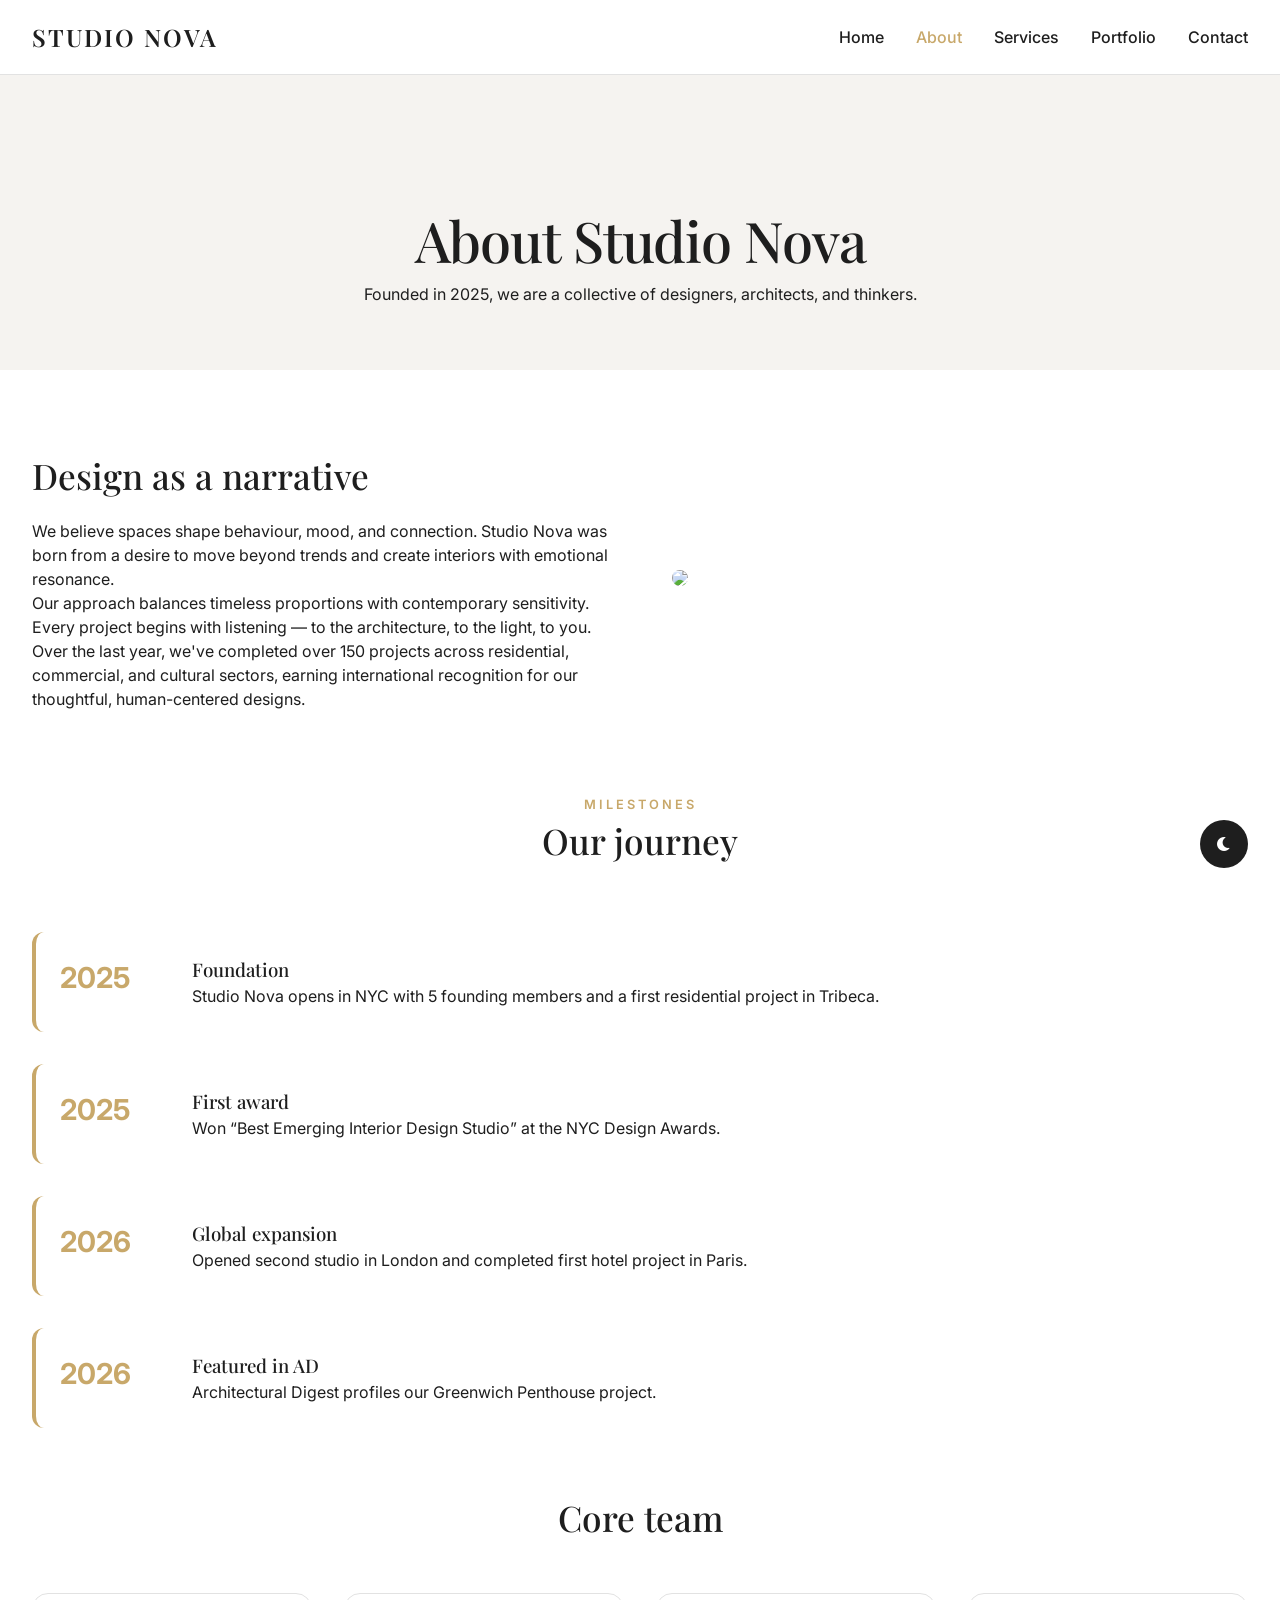
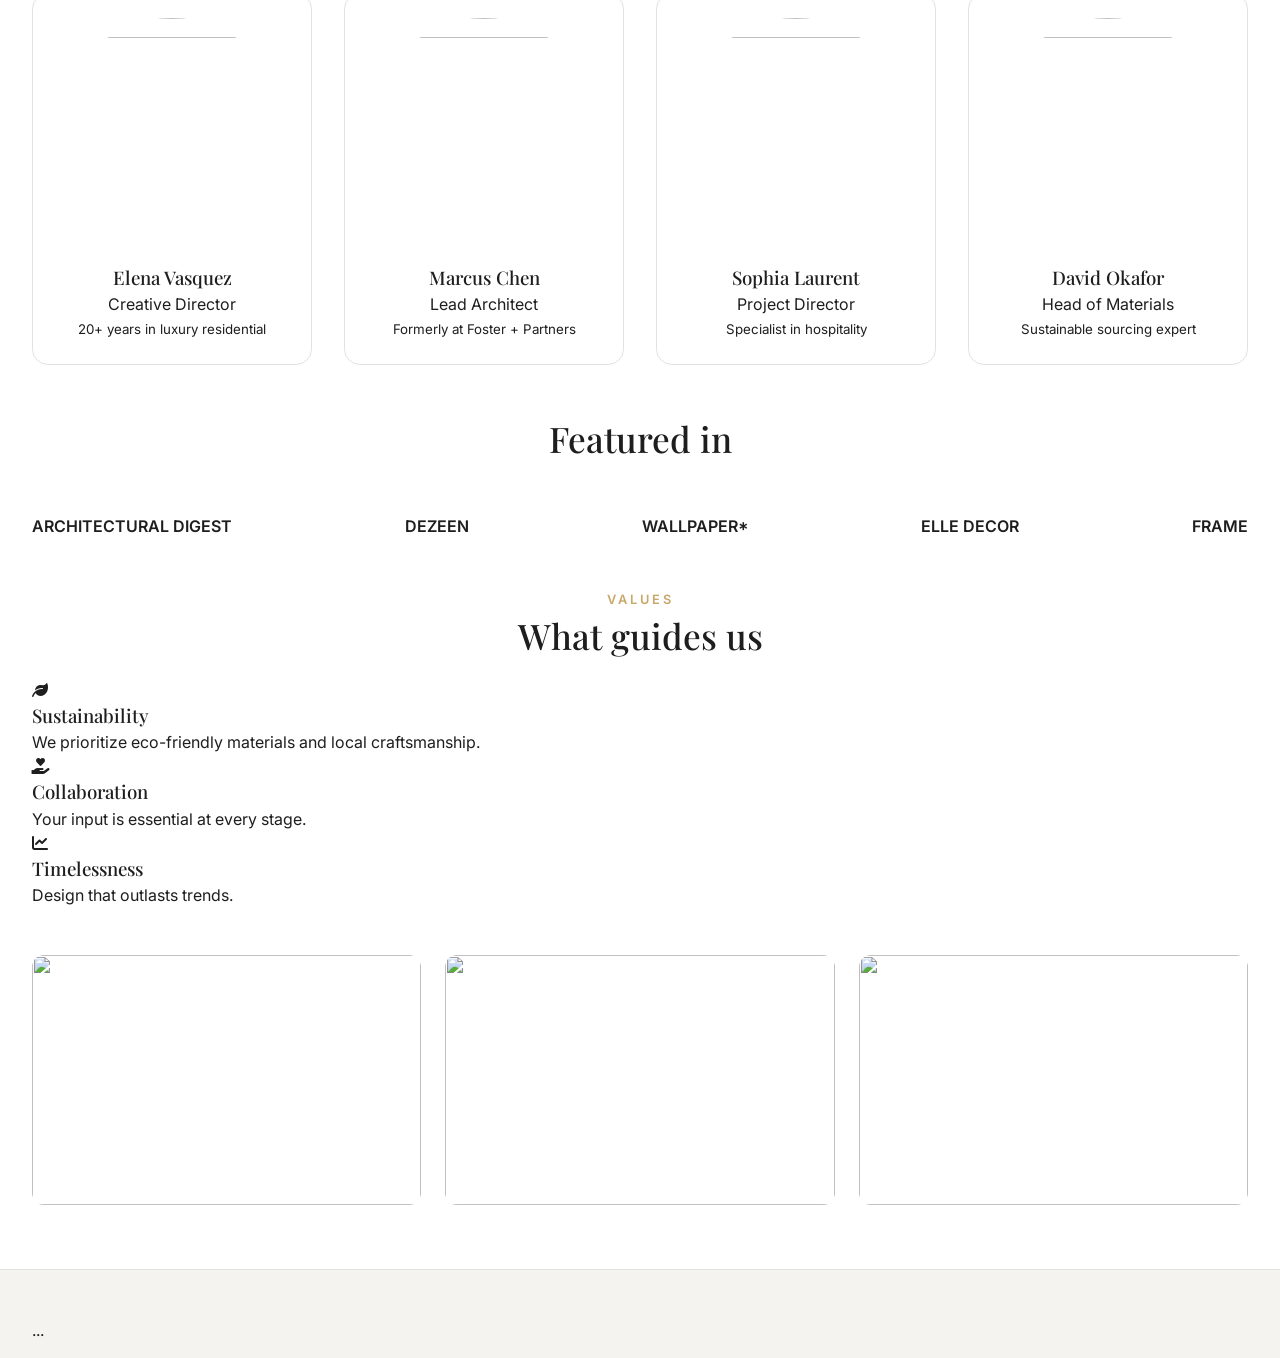
==== commit 7e9e591b: "Update about.html" ====
--- a/about.html
+++ b/about.html
@@ -7,24 +7,17 @@
     <link href="https://fonts.googleapis.com/css2?family=Inter:opsz,wght@14..32,300;400;500;600;700&family=Playfair+Display:wght@400;500;600;700&display=swap" rel="stylesheet">
     <link rel="stylesheet" href="https://cdnjs.cloudflare.com/ajax/libs/font-awesome/6.0.0-beta3/css/all.min.css">
     <style>
-        /* Same base styles as index.html – include all reset, colors, navbar, footer, dark mode */
+        /* Same base styles as index – copy exactly for consistency */
         * { margin:0; padding:0; box-sizing:border-box; }
         body { font-family:'Inter',sans-serif; background:#fff; color:#1E1E1E; line-height:1.5; transition:background 0.2s,color 0.2s; }
         body.dark { background:#121212; color:#E5E5E5; }
         body.dark .navbar, body.dark footer { background:#0F0F0F; border-color:#2C2C2C; }
-        body.dark .team-card { background:#1E1E1E; border-color:#2C2C2C; }
+        body.dark .team-card, body.dark .timeline-item { background:#1E1E1E; border-color:#2C2C2C; }
         .container { max-width:1280px; margin:0 auto; padding:0 2rem; }
         h1,h2,h3,.logo { font-family:'Playfair Display',serif; font-weight:500; }
         h1 { font-size:3.5rem; letter-spacing:-0.02em; }
         h2 { font-size:2.2rem; margin-bottom:1rem; }
         .section-tag { text-transform:uppercase; letter-spacing:3px; font-size:0.8rem; color:#C8A86A; font-weight:600; }
-        .btn-primary,.btn-outline { display:inline-block; padding:0.8rem 2rem; border-radius:0; font-weight:500; text-decoration:none; transition:0.2s; cursor:pointer; }
-        .btn-primary { background:#1E1E1E; color:#fff; border:1px solid #1E1E1E; }
-        body.dark .btn-primary { background:#E5E5E5; color:#121212; border-color:#E5E5E5; }
-        .btn-primary:hover { background:#C8A86A; border-color:#C8A86A; color:#1E1E1E; }
-        .btn-outline { border:1px solid #1E1E1E; color:#1E1E1E; background:transparent; }
-        body.dark .btn-outline { border-color:#E5E5E5; color:#E5E5E5; }
-        .btn-outline:hover { background:#1E1E1E; color:#fff; }
         .navbar { position:fixed; top:0; width:100%; background:rgba(255,255,255,0.96); backdrop-filter:blur(10px); z-index:1000; border-bottom:1px solid #E2E2E2; }
         body.dark .navbar { background:rgba(18,18,18,0.96); border-color:#2C2C2C; }
         .nav-container { display:flex; justify-content:space-between; align-items:center; padding:1.2rem 2rem; max-width:1400px; margin:0 auto; }
@@ -39,22 +32,25 @@
         body.dark .hamburger span { background:#E5E5E5; }
         .page-hero { background:#F5F3F0; padding:8rem 0 4rem; text-align:center; margin-top:70px; }
         body.dark .page-hero { background:#1E1E1E; }
-        .about-grid { display:grid; grid-template-columns:1fr 1fr; gap:4rem; align-items:center; margin:5rem 0; }
-        .team-grid { display:grid; grid-template-columns:repeat(auto-fit, minmax(280px,1fr)); gap:2rem; margin:3rem 0; }
-        .team-card { text-align:center; padding:1rem; background:#fff; border:1px solid #E2E2E2; border-radius:12px; }
-        .team-card img { width:100%; border-radius:12px; aspect-ratio:1/1; object-fit:cover; }
-        .press-grid { display:flex; justify-content:space-between; flex-wrap:wrap; gap:1rem; margin:2rem 0; font-weight:600; }
+        .grid-2col { display:grid; grid-template-columns:1fr 1fr; gap:4rem; align-items:center; margin:5rem 0; }
+        .team-grid { display:grid; grid-template-columns:repeat(auto-fit, minmax(260px,1fr)); gap:2rem; margin:3rem 0; }
+        .team-card { text-align:center; padding:1.5rem; background:#fff; border:1px solid #E2E2E2; border-radius:16px; }
+        .team-card img { width:100%; border-radius:50%; aspect-ratio:1/1; object-fit:cover; margin-bottom:1rem; }
+        .timeline { margin:4rem 0; }
+        .timeline-item { display:flex; gap:2rem; margin-bottom:2rem; padding:1.5rem; background:#fff; border-radius:12px; border-left:4px solid #C8A86A; }
+        .timeline-year { font-size:1.8rem; font-weight:700; color:#C8A86A; min-width:100px; }
+        .press-logos { display:flex; justify-content:space-between; flex-wrap:wrap; gap:2rem; margin:3rem 0; font-weight:600; }
+        .image-gallery { display:grid; grid-template-columns:repeat(3,1fr); gap:1.5rem; margin:3rem 0; }
+        .image-gallery img { width:100%; height:250px; object-fit:cover; border-radius:12px; }
         footer { background:#F5F3F0; padding:3rem 2rem 1rem; margin-top:4rem; border-top:1px solid #E2E2E2; }
-        body.dark footer { background:#0F0F0F; }
         .footer-container { display:grid; grid-template-columns:repeat(auto-fit, minmax(200px,1fr)); gap:2rem; max-width:1200px; margin:auto; }
         .theme-toggle { position:fixed; bottom:2rem; right:2rem; background:#1E1E1E; color:#fff; width:48px; height:48px; border-radius:50%; display:flex; align-items:center; justify-content:center; cursor:pointer; z-index:1000; }
-        body.dark .theme-toggle { background:#E5E5E5; color:#121212; }
         @media (max-width:768px) {
-            .nav-links { display:none; flex-direction:column; background:rgba(255,255,255,0.98); position:absolute; top:70px; left:0; width:100%; padding:1rem; text-align:center; gap:1rem; border-bottom:1px solid #E2E2E2; }
+            .nav-links { display:none; flex-direction:column; background:rgba(255,255,255,0.98); position:absolute; top:70px; left:0; width:100%; padding:1rem; text-align:center; }
             body.dark .nav-links { background:rgba(18,18,18,0.98); }
             .nav-links.active { display:flex; }
             .hamburger { display:flex; }
-            .about-grid { grid-template-columns:1fr; gap:2rem; }
+            .grid-2col, .image-gallery { grid-template-columns:1fr; }
             h1 { font-size:2.5rem; }
         }
     </style>
@@ -77,84 +73,68 @@
 
     <main>
         <section class="page-hero">
-            <div class="container">
-                <h1>About Studio Nova</h1>
-                <p>Founded in 2025, we are a collective of designers, architects, and thinkers.</p>
+            <div class="container"><h1>About Studio Nova</h1><p>Founded in 2025, we are a collective of designers, architects, and thinkers.</p></div>
+        </section>
+
+        <!-- Story -->
+        <section class="container">
+            <div class="grid-2col">
+                <div><h2>Design as a narrative</h2><p>We believe spaces shape behaviour, mood, and connection. Studio Nova was born from a desire to move beyond trends and create interiors with emotional resonance.</p><p>Our approach balances timeless proportions with contemporary sensitivity. Every project begins with listening — to the architecture, to the light, to you.</p><p>Over the last year, we've completed over 150 projects across residential, commercial, and cultural sectors, earning international recognition for our thoughtful, human-centered designs.</p></div>
+                <div><img src="https://images.unsplash.com/photo-1618221195710-dd6b41faaea6?w=800" style="width:100%; border-radius:12px;"></div>
             </div>
         </section>
 
-        <section class="about-story container">
-            <div class="about-grid">
-                <div class="about-text">
-                    <h2>Design as a narrative</h2>
-                    <p>We believe spaces shape behaviour, mood, and connection. Studio Nova was born from a desire to move beyond trends and create interiors with emotional resonance.</p>
-                    <p>Our approach balances timeless proportions with contemporary sensitivity. Every project begins with listening — to the architecture, to the light, to you.</p>
-                </div>
-                <div class="about-image">
-                    <img src="https://images.unsplash.com/photo-1618221195710-dd6b41faaea6?w=800&auto=format" alt="Studio team" style="width:100%; border-radius:12px;">
-                </div>
+        <!-- Timeline -->
+        <section class="container">
+            <div style="text-align:center;"><span class="section-tag">Milestones</span><h2>Our journey</h2></div>
+            <div class="timeline">
+                <div class="timeline-item"><div class="timeline-year">2025</div><div><h3>Foundation</h3><p>Studio Nova opens in NYC with 5 founding members and a first residential project in Tribeca.</p></div></div>
+                <div class="timeline-item"><div class="timeline-year">2025</div><div><h3>First award</h3><p>Won “Best Emerging Interior Design Studio” at the NYC Design Awards.</p></div></div>
+                <div class="timeline-item"><div class="timeline-year">2026</div><div><h3>Global expansion</h3><p>Opened second studio in London and completed first hotel project in Paris.</p></div></div>
+                <div class="timeline-item"><div class="timeline-year">2026</div><div><h3>Featured in AD</h3><p>Architectural Digest profiles our Greenwich Penthouse project.</p></div></div>
             </div>
         </section>
 
-        <section class="team-section container">
-            <div class="section-header">
-                <h2>Core team</h2>
-            </div>
+        <!-- Team -->
+        <section class="container">
+            <div style="text-align:center;"><h2>Core team</h2></div>
             <div class="team-grid">
-                <div class="team-card">
-                    <img src="https://images.unsplash.com/photo-1580489944761-15a19d654956?w=400&auto=format" alt="Creative director">
-                    <h3>Elena Vasquez</h3>
-                    <p>Creative Director</p>
-                </div>
-                <div class="team-card">
-                    <img src="https://images.unsplash.com/photo-1507003211169-0a1dd7228f2d?w=400&auto=format" alt="Lead architect">
-                    <h3>Marcus Chen</h3>
-                    <p>Lead Architect</p>
-                </div>
-                <div class="team-card">
-                    <img src="https://images.unsplash.com/photo-1573496359142-b8d87734a5a2?w=400&auto=format" alt="Project manager">
-                    <h3>Sophia Laurent</h3>
-                    <p>Project Director</p>
-                </div>
+                <div class="team-card"><img src="https://images.unsplash.com/photo-1580489944761-15a19d654956?w=400"><h3>Elena Vasquez</h3><p>Creative Director</p><small>20+ years in luxury residential</small></div>
+                <div class="team-card"><img src="https://images.unsplash.com/photo-1507003211169-0a1dd7228f2d?w=400"><h3>Marcus Chen</h3><p>Lead Architect</p><small>Formerly at Foster + Partners</small></div>
+                <div class="team-card"><img src="https://images.unsplash.com/photo-1573496359142-b8d87734a5a2?w=400"><h3>Sophia Laurent</h3><p>Project Director</p><small>Specialist in hospitality</small></div>
+                <div class="team-card"><img src="https://images.unsplash.com/photo-1560250097-0b93528c311a?w=400"><h3>David Okafor</h3><p>Head of Materials</p><small>Sustainable sourcing expert</small></div>
             </div>
         </section>
 
-        <section class="press-section container">
-            <div class="section-header">
-                <h2>Featured in</h2>
+        <!-- Press -->
+        <section class="container">
+            <div style="text-align:center;"><h2>Featured in</h2></div>
+            <div class="press-logos">
+                <span>ARCHITECTURAL DIGEST</span> <span>DEZEEN</span> <span>WALLPAPER*</span> <span>ELLE DECOR</span> <span>FRAME</span>
             </div>
-            <div class="press-grid">
-                <span>ARCHITECTURAL DIGEST</span>
-                <span>DEZEEN</span>
-                <span>WALLPAPER*</span>
-                <span>ELLE DECOR</span>
+        </section>
+
+        <!-- Values -->
+        <section class="container">
+            <div style="text-align:center;"><span class="section-tag">Values</span><h2>What guides us</h2></div>
+            <div class="services-grid" style="grid-template-columns:repeat(3,1fr);">
+                <div class="service-card"><i class="fas fa-leaf"></i><h3>Sustainability</h3><p>We prioritize eco-friendly materials and local craftsmanship.</p></div>
+                <div class="service-card"><i class="fas fa-hand-holding-heart"></i><h3>Collaboration</h3><p>Your input is essential at every stage.</p></div>
+                <div class="service-card"><i class="fas fa-chart-line"></i><h3>Timelessness</h3><p>Design that outlasts trends.</p></div>
+            </div>
+        </section>
+
+        <!-- Extra gallery -->
+        <section class="container">
+            <div class="image-gallery">
+                <img src="https://images.unsplash.com/photo-1600566752355-35792bedcfea?w=600">
+                <img src="https://images.unsplash.com/photo-1600585154340-be6161a56a0c?w=600">
+                <img src="https://images.unsplash.com/photo-1600566753086-00f18fb6b3ea?w=600">
             </div>
         </section>
     </main>
 
-    <footer>
-        <div class="footer-container">
-            <div class="footer-col"><h3>STUDIO NOVA</h3><p>Interior architecture & design</p></div>
-            <div class="footer-col"><h4>Contact</h4><p>hello@studionova.com<br>+1 (212) 555-0987</p></div>
-            <div class="footer-col"><h4>Studio</h4><p>410 W 13th St, New York, NY 10014</p></div>
-            <div class="footer-col"><h4>Social</h4><div class="social-icons"><a href="#"><i class="fab fa-instagram"></i></a> <a href="#"><i class="fab fa-linkedin-in"></i></a> <a href="#"><i class="fab fa-pinterest-p"></i></a></div></div>
-        </div>
-        <div class="footer-bottom" style="text-align:center; margin-top:2rem; padding-top:1rem; border-top:1px solid #ddd;"><p>&copy; 2026 Studio Nova — All rights reserved</p></div>
-    </footer>
-
-    <script>
-        const themeToggle = document.getElementById('themeToggle');
-        if (localStorage.getItem('theme') === 'dark') document.body.classList.add('dark');
-        themeToggle?.addEventListener('click', () => {
-            document.body.classList.toggle('dark');
-            localStorage.setItem('theme', document.body.classList.contains('dark') ? 'dark' : 'light');
-        });
-        const hamburger = document.getElementById('hamburger');
-        const navLinks = document.getElementById('navLinks');
-        hamburger?.addEventListener('click', () => navLinks.classList.toggle('active'));
-        document.querySelectorAll('.nav-links a').forEach(link => {
-            link.addEventListener('click', () => navLinks?.classList.remove('active'));
-        });
-    </script>
+    <footer>...</footer>
+    <script>/* same dark/hamburger script as index */</script>
 </body>
 </html>
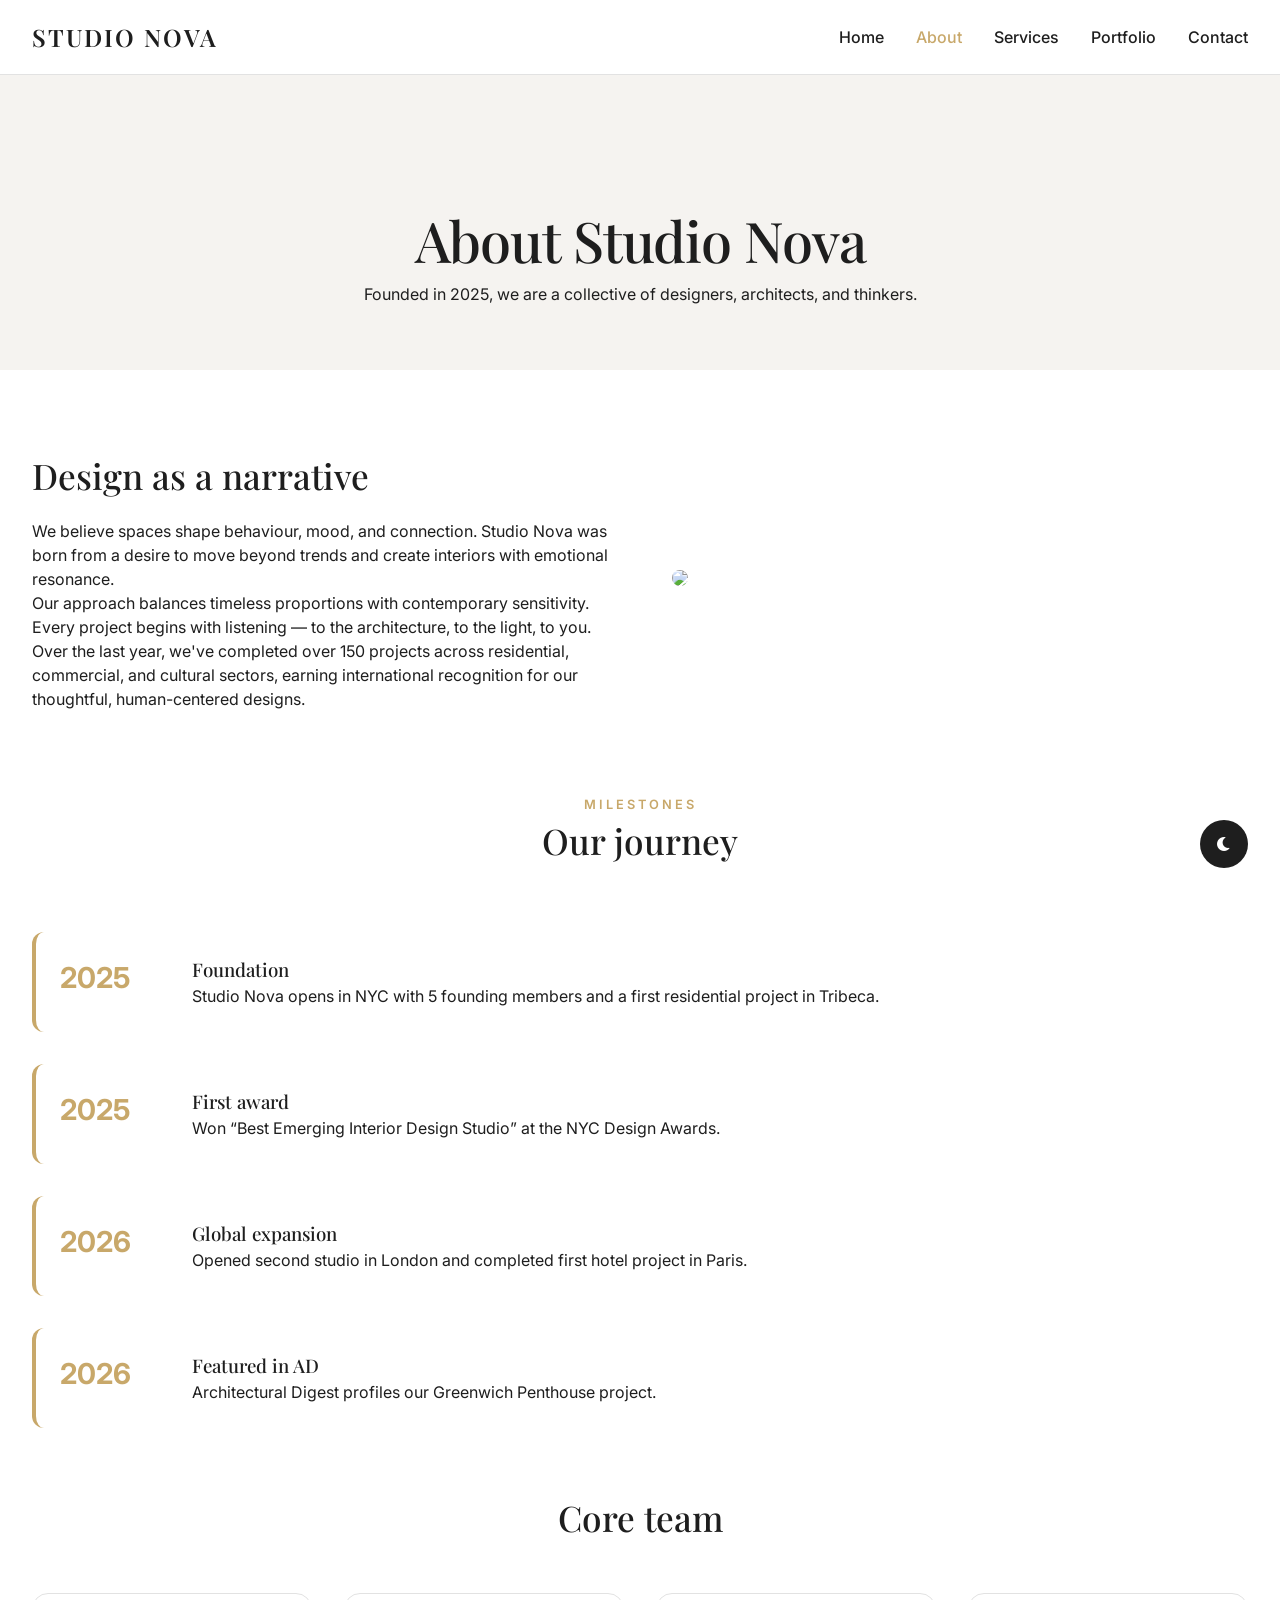
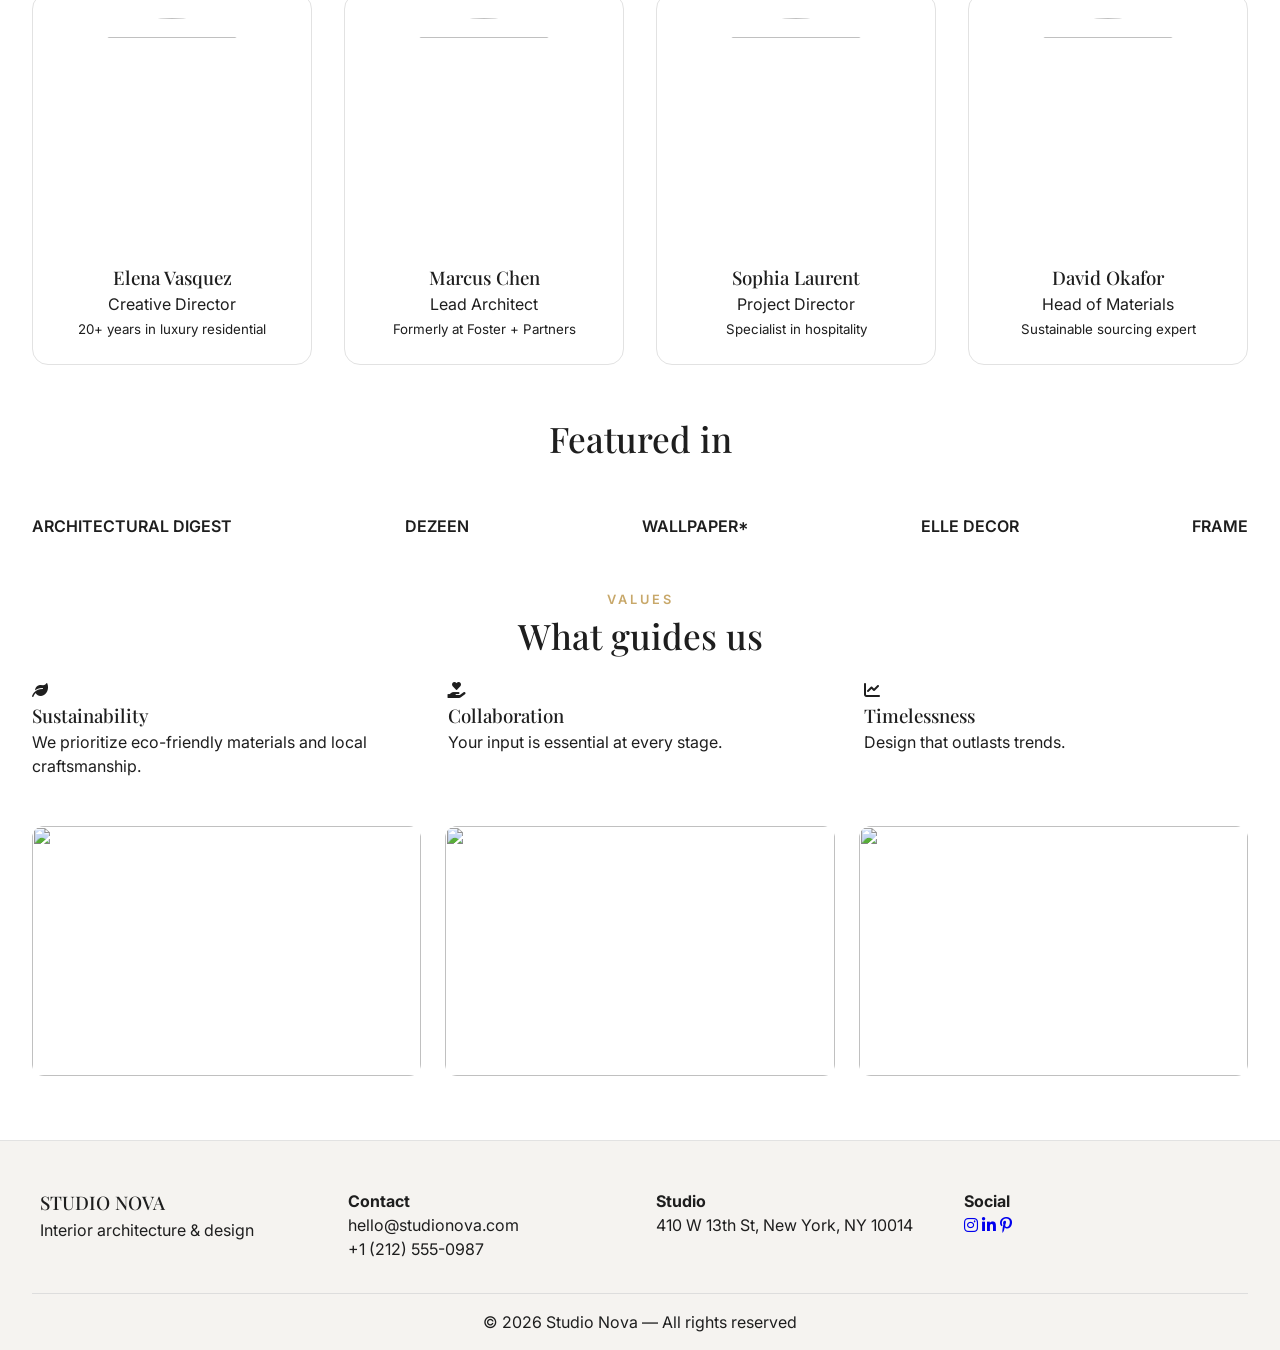
==== commit 56b3f033: "Refactor comments and enhance footer structure Updated comments for consistency and improved footer " ====
--- a/about.html
+++ b/about.html
@@ -7,7 +7,7 @@
     <link href="https://fonts.googleapis.com/css2?family=Inter:opsz,wght@14..32,300;400;500;600;700&family=Playfair+Display:wght@400;500;600;700&display=swap" rel="stylesheet">
     <link rel="stylesheet" href="https://cdnjs.cloudflare.com/ajax/libs/font-awesome/6.0.0-beta3/css/all.min.css">
     <style>
-        /* Same base styles as index – copy exactly for consistency */
+        /* same base styles as index */
         * { margin:0; padding:0; box-sizing:border-box; }
         body { font-family:'Inter',sans-serif; background:#fff; color:#1E1E1E; line-height:1.5; transition:background 0.2s,color 0.2s; }
         body.dark { background:#121212; color:#E5E5E5; }
@@ -76,7 +76,6 @@
             <div class="container"><h1>About Studio Nova</h1><p>Founded in 2025, we are a collective of designers, architects, and thinkers.</p></div>
         </section>
 
-        <!-- Story -->
         <section class="container">
             <div class="grid-2col">
                 <div><h2>Design as a narrative</h2><p>We believe spaces shape behaviour, mood, and connection. Studio Nova was born from a desire to move beyond trends and create interiors with emotional resonance.</p><p>Our approach balances timeless proportions with contemporary sensitivity. Every project begins with listening — to the architecture, to the light, to you.</p><p>Over the last year, we've completed over 150 projects across residential, commercial, and cultural sectors, earning international recognition for our thoughtful, human-centered designs.</p></div>
@@ -84,7 +83,6 @@
             </div>
         </section>
 
-        <!-- Timeline -->
         <section class="container">
             <div style="text-align:center;"><span class="section-tag">Milestones</span><h2>Our journey</h2></div>
             <div class="timeline">
@@ -95,7 +93,6 @@
             </div>
         </section>
 
-        <!-- Team -->
         <section class="container">
             <div style="text-align:center;"><h2>Core team</h2></div>
             <div class="team-grid">
@@ -106,7 +103,6 @@
             </div>
         </section>
 
-        <!-- Press -->
         <section class="container">
             <div style="text-align:center;"><h2>Featured in</h2></div>
             <div class="press-logos">
@@ -114,17 +110,15 @@
             </div>
         </section>
 
-        <!-- Values -->
         <section class="container">
             <div style="text-align:center;"><span class="section-tag">Values</span><h2>What guides us</h2></div>
-            <div class="services-grid" style="grid-template-columns:repeat(3,1fr);">
+            <div class="services-grid" style="display:grid; grid-template-columns:repeat(3,1fr); gap:2rem;">
                 <div class="service-card"><i class="fas fa-leaf"></i><h3>Sustainability</h3><p>We prioritize eco-friendly materials and local craftsmanship.</p></div>
                 <div class="service-card"><i class="fas fa-hand-holding-heart"></i><h3>Collaboration</h3><p>Your input is essential at every stage.</p></div>
                 <div class="service-card"><i class="fas fa-chart-line"></i><h3>Timelessness</h3><p>Design that outlasts trends.</p></div>
             </div>
         </section>
 
-        <!-- Extra gallery -->
         <section class="container">
             <div class="image-gallery">
                 <img src="https://images.unsplash.com/photo-1600566752355-35792bedcfea?w=600">
@@ -134,7 +128,16 @@
         </section>
     </main>
 
-    <footer>...</footer>
-    <script>/* same dark/hamburger script as index */</script>
+    <footer>
+        <div class="footer-container">
+            <div><h3>STUDIO NOVA</h3><p>Interior architecture & design</p></div>
+            <div><h4>Contact</h4><p>hello@studionova.com<br>+1 (212) 555-0987</p></div>
+            <div><h4>Studio</h4><p>410 W 13th St, New York, NY 10014</p></div>
+            <div><h4>Social</h4><div class="social-icons"><a href="#"><i class="fab fa-instagram"></i></a> <a href="#"><i class="fab fa-linkedin-in"></i></a> <a href="#"><i class="fab fa-pinterest-p"></i></a></div></div>
+        </div>
+        <div style="text-align:center; margin-top:2rem; padding-top:1rem; border-top:1px solid #ddd;">&copy; 2026 Studio Nova — All rights reserved</div>
+    </footer>
+
+    <script src="script.js"></script>
 </body>
 </html>
